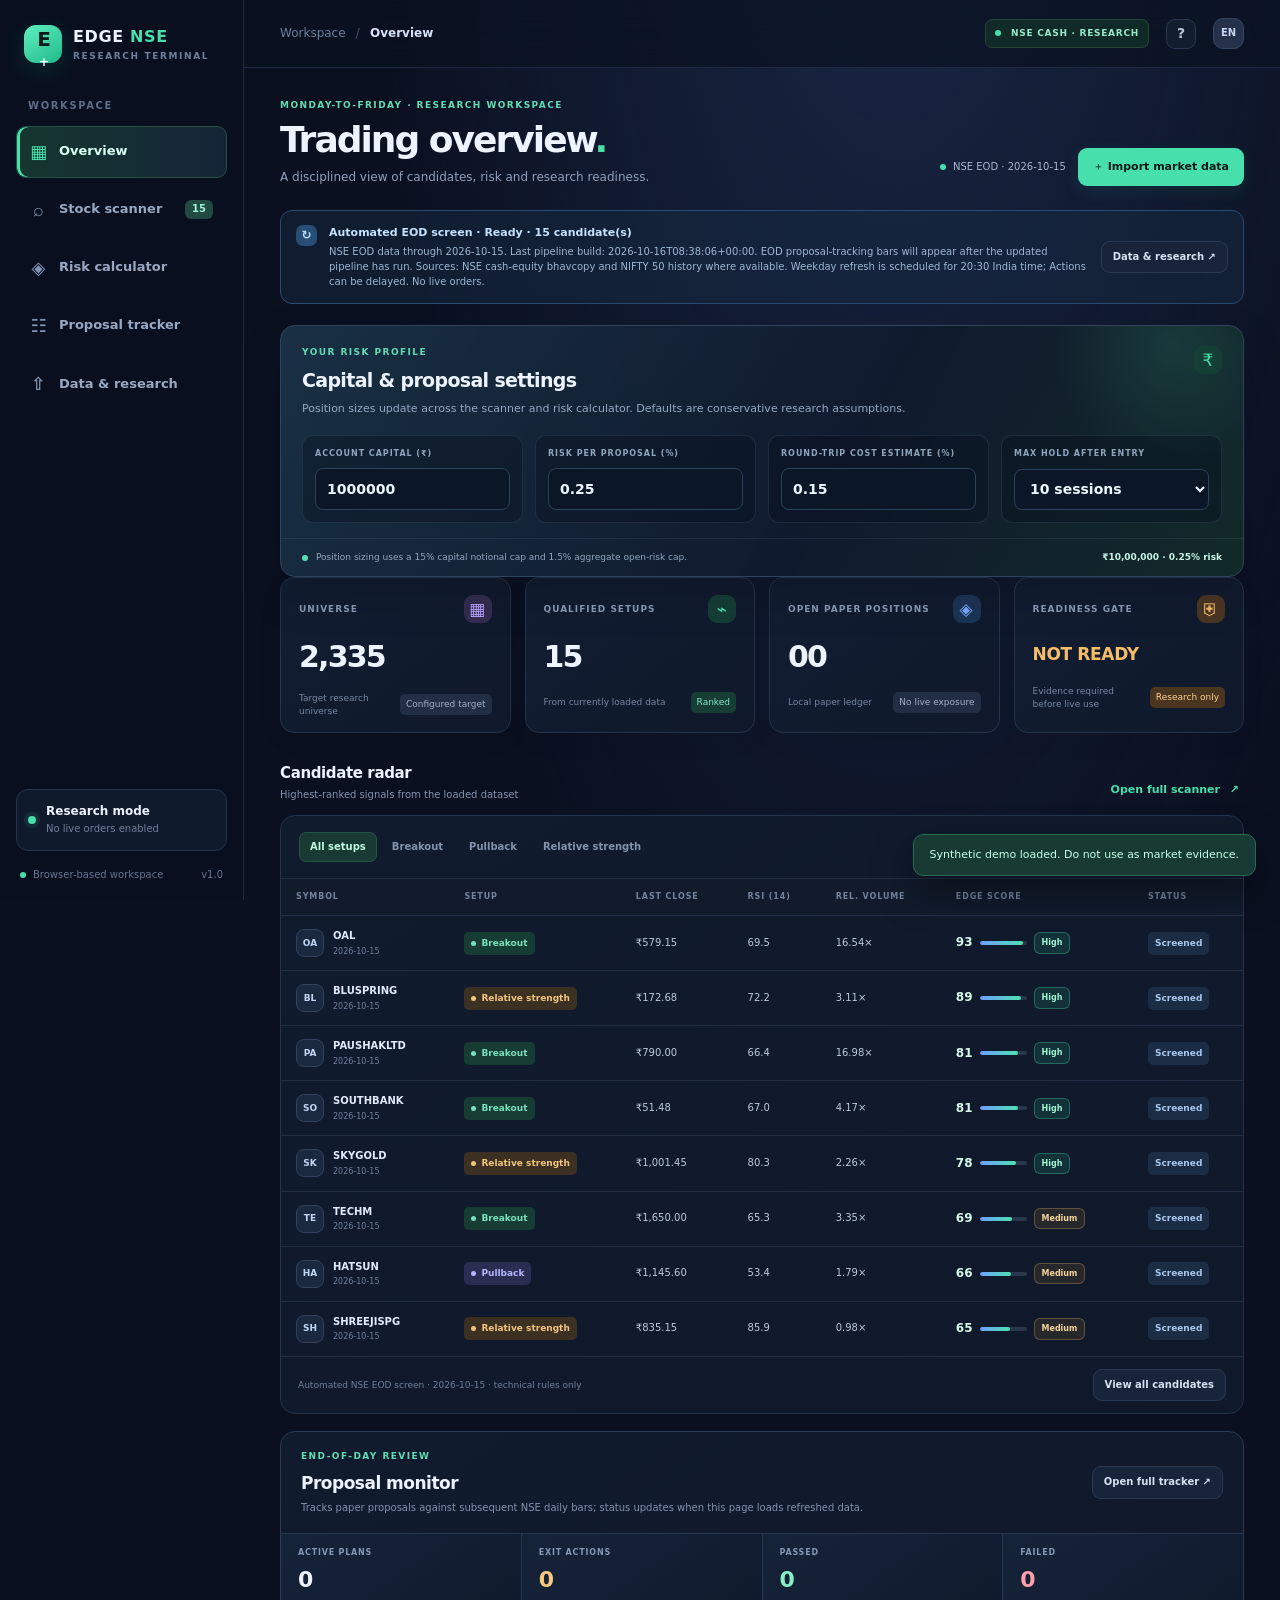
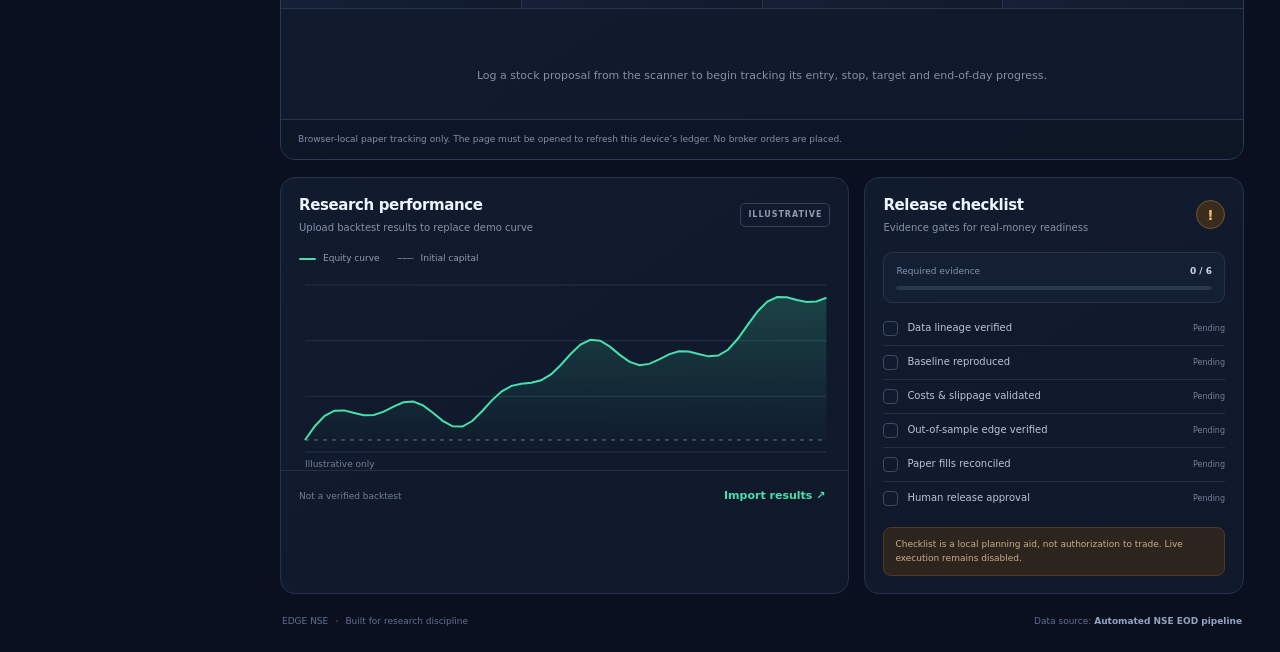
==== index.html @ 315f489c "Proposal tracker upgrade with EOD paper-trade reconciliation - Scanner proposal cards, settings prof" ====
<!doctype html>
<html lang="en">
<head>
  <meta charset="utf-8">
  <meta name="viewport" content="width=device-width,initial-scale=1">
  <meta name="theme-color" content="#0a1020">
  <meta name="description" content="EDGE NSE — research-first Indian cash-equity screening, swing-trade planning, CSV analysis and portfolio risk tools.">
  <title>EDGE NSE — Trading Research Terminal</title>
  <link rel="icon" href="assets/favicon.svg" type="image/svg+xml">
  <link rel="stylesheet" href="styles.css">
</head>
<body>
  <div class="app-shell">
    <aside class="sidebar" id="sidebar">
      <a class="brand" href="#" aria-label="EDGE NSE home">
        <span class="brand-mark">E<span>+</span></span>
        <span class="brand-copy"><strong>EDGE <em>NSE</em></strong><small>RESEARCH TERMINAL</small></span>
      </a>
      <div class="workspace-label">WORKSPACE</div>
      <nav class="nav-list" aria-label="Main navigation">
        <button class="nav-item active" data-view="overview"><span class="nav-icon">▦</span> Overview</button>
        <button class="nav-item" data-view="scanner"><span class="nav-icon">⌕</span> Stock scanner <span class="nav-count" id="scannerNavCount">0</span></button>
        <button class="nav-item" data-view="risk"><span class="nav-icon">◈</span> Risk calculator</button>
        <button class="nav-item" data-view="ledger"><span class="nav-icon">☷</span> Proposal tracker</button>
        <button class="nav-item" data-view="data"><span class="nav-icon">⇧</span> Data & research</button>
      </nav>
      <div class="sidebar-bottom">
        <div class="mode-card">
          <span class="mode-dot"></span>
          <div><strong>Research mode</strong><small>No live orders enabled</small></div>
        </div>
        <div class="side-footer"><span class="pulse-dot"></span> Browser-based workspace <span class="version">v1.0</span></div>
      </div>
    </aside>

    <main class="main-area">
      <header class="topbar">
        <div class="mobile-brand"><span class="brand-mark">E<span>+</span></span><strong>EDGE NSE</strong></div>
        <button class="mobile-menu" id="mobileMenu" aria-label="Toggle menu">☰</button>
        <div class="breadcrumb"><span>Workspace</span><b>/</b><strong id="pageCrumb">Overview</strong></div>
        <div class="topbar-right">
          <span class="market-pill"><i></i> NSE CASH · RESEARCH</span>
          <button class="icon-button" id="helpBtn" aria-label="Help">?</button>
          <div class="avatar">EN</div>
        </div>
      </header>

      <div class="content">
        <section class="view active" id="view-overview">
          <div class="page-heading">
            <div><div class="eyebrow">MONDAY-TO-FRIDAY · RESEARCH WORKSPACE</div><h1>Trading overview<span class="heading-period">.</span></h1><p class="subheading">A disciplined view of candidates, risk and research readiness.</p></div>
            <div class="heading-actions"><span class="data-status"><i></i><span id="dataStatusText">Demo dataset loaded</span></span><button class="button button-primary" data-go="data">＋ Import market data</button></div>
          </div>
          <div class="notice notice-info" id="autoPipelineNotice"><span class="notice-symbol">↻</span><div class="auto-pipeline-copy"><strong>Automated EOD screen · <span id="autoPipelineState">Waiting for first run</span></strong><p id="autoPipelineDetails">After you publish this repository, GitHub Actions downloads official NSE end-of-day bhavcopy files on weekdays, builds a rolling history, calculates indicators and publishes the latest qualifying setups. First run builds the historical lookback; allow it to complete.</p></div><button class="button button-small button-secondary" data-go="data">Data & research ↗</button></div>
          <div class="notice notice-warning" id="demoWarning"><span class="notice-symbol">!</span><div><strong id="demoWarningTitle">Research environment — not a live trading terminal</strong><p id="demoWarningText">Demo values are synthetic. They are not market data. No broker connection or order execution is active.</p></div><button class="notice-close" aria-label="Dismiss notice" id="dismissNotice">×</button></div>

          <section class="panel plan-settings-panel">
            <div class="panel-heading"><div><div class="eyebrow">YOUR RISK PROFILE</div><h2>Capital & proposal settings</h2><p>Position sizes update across the scanner and risk calculator. Defaults are conservative research assumptions.</p></div><span class="metric-icon green">₹</span></div>
            <div class="plan-settings-grid">
              <div class="input-field"><label>ACCOUNT CAPITAL (₹)</label><input type="number" min="1" step="10000" data-setting="capital" value="1000000" inputmode="decimal"></div>
              <div class="input-field"><label>RISK PER PROPOSAL (%)</label><input type="number" min="0.01" max="2" step="0.05" data-setting="riskPct" value="0.25" inputmode="decimal"></div>
              <div class="input-field"><label>ROUND-TRIP COST ESTIMATE (%)</label><input type="number" min="0" max="5" step="0.01" data-setting="costPct" value="0.15" inputmode="decimal"></div>
              <div class="input-field"><label>MAX HOLD AFTER ENTRY</label><select data-setting="maxHold"><option value="2">2 sessions</option><option value="5">5 sessions</option><option value="7">7 sessions</option><option value="10" selected>10 sessions</option></select></div>
            </div>
            <div class="settings-foot"><span><i class="pulse-dot"></i> Position sizing uses a 15% capital notional cap and 1.5% aggregate open-risk cap.</span><span id="profileSummary">₹10,00,000 · 0.25% risk</span></div>
          </section>

          <div class="metric-grid">
            <article class="metric-card"><div class="metric-top"><span>UNIVERSE</span><span class="metric-icon violet">▦</span></div><div class="metric-value" id="universeMetric">—</div><div class="metric-foot"><span class="metric-muted">Target research universe</span><span class="metric-tag neutral">Configured target</span></div></article>
            <article class="metric-card"><div class="metric-top"><span>QUALIFIED SETUPS</span><span class="metric-icon green">⌁</span></div><div class="metric-value" id="setupsMetric">08</div><div class="metric-foot"><span class="metric-muted">From currently loaded data</span><span class="metric-tag positive">Ranked</span></div></article>
            <article class="metric-card"><div class="metric-top"><span>OPEN PAPER POSITIONS</span><span class="metric-icon blue">◈</span></div><div class="metric-value" id="positionsMetric">00</div><div class="metric-foot"><span class="metric-muted">Local paper ledger</span><span class="metric-tag neutral">No live exposure</span></div></article>
            <article class="metric-card"><div class="metric-top"><span>READINESS GATE</span><span class="metric-icon amber">⛨</span></div><div class="metric-value status-value">NOT READY</div><div class="metric-foot"><span class="metric-muted">Evidence required before live use</span><span class="metric-tag warning">Research only</span></div></article>
          </div>

          <div class="section-row"><div><h2>Candidate radar</h2><p>Highest-ranked signals from the loaded dataset</p></div><button class="text-button" data-go="scanner">Open full scanner <span>↗</span></button></div>
          <div class="panel candidate-panel">
            <div class="panel-toolbar"><div class="tab-group" id="overviewTabs"><button class="tab active" data-filter="all">All setups</button><button class="tab" data-filter="breakout">Breakout</button><button class="tab" data-filter="pullback">Pullback</button><button class="tab" data-filter="relative_strength">Relative strength</button></div><span class="table-note" id="candidateCount">Showing candidates</span></div>
            <div class="table-wrap"><table><thead><tr><th>SYMBOL</th><th>SETUP</th><th>LAST CLOSE</th><th>RSI (14)</th><th>REL. VOLUME</th><th>EDGE SCORE</th><th>STATUS</th></tr></thead><tbody id="candidateTable"></tbody></table></div><div class="empty-state hidden" id="overviewEmpty">No candidates qualify on the latest available bar. With synthetic demo data, this is expected: the demo does not manufacture trade signals. Upload genuine, validated history to research real setups.</div>
            <div class="table-bottom"><span id="tableFootnote">Illustrative demo data · not a recommendation</span><button class="button button-small button-secondary" data-go="scanner">View all candidates</button></div>
          </div>

          <section class="panel monitor-panel overview-monitor">
            <div class="panel-toolbar"><div><div class="eyebrow">END-OF-DAY REVIEW</div><h2>Proposal monitor</h2><p>Tracks paper proposals against subsequent NSE daily bars; status updates when this page loads refreshed data.</p></div><button class="button button-small button-secondary" data-go="ledger">Open full tracker ↗</button></div>
            <div class="monitor-kpis"><div><span>ACTIVE PLANS</span><strong id="monitorActive">0</strong></div><div><span>EXIT ACTIONS</span><strong id="monitorExit">0</strong></div><div><span>PASSED</span><strong id="monitorPassed">0</strong></div><div><span>FAILED</span><strong id="monitorFailed">0</strong></div></div>
            <div id="overviewTrackerList" class="tracker-list"></div>
            <div class="empty-state" id="overviewTrackerEmpty">Log a stock proposal from the scanner to begin tracking its entry, stop, target and end-of-day progress.</div>
            <div class="monitor-footnote">Browser-local paper tracking only. The page must be opened to refresh this device’s ledger. No broker orders are placed.</div>
          </section>

          <div class="lower-grid">
            <section class="panel chart-panel"><div class="panel-heading"><div><h2>Research performance</h2><p>Upload backtest results to replace demo curve</p></div><span class="mini-label">ILLUSTRATIVE</span></div><div class="chart-legend"><span><i class="legend-line"></i> Equity curve</span><span><i class="legend-line dashed"></i> Initial capital</span></div><div class="chart-wrap"><canvas id="equityChart" aria-label="Illustrative equity curve" role="img"></canvas></div><div class="chart-foot"><span>Not a verified backtest</span><button class="text-button" data-go="data">Import results ↗</button></div></section>
            <section class="panel readiness-panel"><div class="panel-heading"><div><h2>Release checklist</h2><p>Evidence gates for real-money readiness</p></div><span class="readiness-ring">!</span></div><div class="readiness-progress"><div><span>Required evidence</span><strong id="gateCount">0 / 6</strong></div><div class="progress-track"><span id="gateProgress"></span></div></div><div class="checklist">
              <label><input type="checkbox" data-gate="data"><span class="check-box"></span><span>Data lineage verified</span><small>Pending</small></label>
              <label><input type="checkbox" data-gate="baseline"><span class="check-box"></span><span>Baseline reproduced</span><small>Pending</small></label>
              <label><input type="checkbox" data-gate="costs"><span class="check-box"></span><span>Costs & slippage validated</span><small>Pending</small></label>
              <label><input type="checkbox" data-gate="oos"><span class="check-box"></span><span>Out-of-sample edge verified</span><small>Pending</small></label>
              <label><input type="checkbox" data-gate="paper"><span class="check-box"></span><span>Paper fills reconciled</span><small>Pending</small></label>
              <label><input type="checkbox" data-gate="approval"><span class="check-box"></span><span>Human release approval</span><small>Pending</small></label>
            </div><div class="gate-warning">Checklist is a local planning aid, not authorization to trade. Live execution remains disabled.</div></section>
          </div>
          <footer class="page-footer"><span>EDGE NSE <b>·</b> Built for research discipline</span><span>Data source: <strong id="sourceFooter">Synthetic demo data</strong></span></footer>
        </section>

        <section class="view" id="view-scanner">
          <div class="page-heading"><div><div class="eyebrow">DISCOVERY ENGINE · NSE CASH</div><h1>Stock opportunities<span class="heading-period">.</span></h1><p class="subheading">Rank today’s setups, convert them into structured trade proposals and track each one through the end-of-day close.</p></div><div class="heading-actions"><button class="button button-secondary" id="exportSignals">↓ Export shortlist</button><button class="button button-primary" data-go="ledger">◷ Proposal tracker</button></div></div>
          <section class="panel scanner-profile">
            <div class="scanner-profile-title"><div><div class="eyebrow">POSITION SIZING PROFILE</div><h2>Build proposals from your capital</h2><p>Change these values to recalculate quantity, exposure, stop distance and estimated cost for every screened stock.</p></div><span class="capital-badge" id="scannerCapitalBadge">₹10,00,000</span></div>
            <div class="scanner-profile-grid">
              <div class="input-field"><label>CAPITAL (₹)</label><input type="number" min="1" step="10000" data-setting="capital" value="1000000"></div>
              <div class="input-field"><label>RISK PER TRADE (%)</label><input type="number" min="0.01" max="2" step="0.05" data-setting="riskPct" value="0.25"></div>
              <div class="input-field"><label>ROUND-TRIP COST (%)</label><input type="number" min="0" max="5" step="0.01" data-setting="costPct" value="0.15"></div>
              <div class="input-field"><label>MAX HOLD</label><select data-setting="maxHold"><option value="2">2 sessions</option><option value="5">5 sessions</option><option value="7">7 sessions</option><option value="10" selected>10 sessions</option></select></div>
            </div>
            <div class="settings-foot"><span>Proposal entry trigger: next sessions above signal close. Not an instruction to place a live order.</span><span id="scannerRiskBudget">₹2,500 risk budget</span></div>
          </section>
          <div class="filter-panel panel"><div class="filter-field"><label for="strategyFilter">STRATEGY</label><select id="strategyFilter"><option value="all">All strategies</option><option value="breakout">Breakout momentum</option><option value="pullback">Trend pullback</option><option value="relative_strength">Relative strength</option></select></div><div class="filter-field"><label for="minScore">MINIMUM SETUP SCORE</label><select id="minScore"><option value="0">All tiers</option><option value="50">Medium+</option><option value="70">High only</option></select></div><div class="filter-field"><label for="sortSignals">SORT BY</label><select id="sortSignals"><option value="score">Setup score</option><option value="volume">Relative volume</option><option value="rsi">RSI</option><option value="symbol">Symbol A–Z</option></select></div><button class="button button-primary filter-apply" id="applyFilters">Apply filters ↗</button></div>
          <div class="scanner-summary"><div><span class="summary-label">QUALIFYING STOCKS</span><strong id="scanMatches">—</strong></div><div><span class="summary-label">DATA AS OF</span><strong id="scanAsOf">—</strong></div><div><span class="summary-label">PROPOSAL WINDOW</span><strong>3 entry sessions</strong></div><div><span class="summary-label">HOLDING LIMIT</span><strong id="scanHoldPeriod">Up to 10 sessions</strong></div></div>
          <div class="quality-legend"><span class="quality-high">High · 70–100</span><span class="quality-medium">Medium · 50–69</span><span class="quality-low">Low · 0–49</span><small>Quality tier is a rules-based score—not a probability of profit.</small></div>
          <div id="proposalGrid" class="proposal-grid"></div>
          <div class="empty-state hidden" id="scannerEmpty">No candidates meet the selected filters.</div>
          <div class="disclaimer-line">Proposal assumptions: entry trigger is a paper stop-entry above the signal close; initial stop uses the published ATR-based stop estimate; target 1 is 1R and target 2 is 2R; entry validity is three sessions, with a selected maximum holding period. Daily OHLC cannot reproduce intraday fill order, so ambiguous same-session stop/target touches are handled conservatively.</div>
        </section>

        <section class="view" id="view-risk">
          <div class="page-heading"><div><div class="eyebrow">PORTFOLIO GUARDRAILS</div><h1>Risk calculator<span class="heading-period">.</span></h1><p class="subheading">Calculate position size from planned risk, stop distance and capital limits.</p></div></div>
          <div class="risk-layout"><section class="panel calculator-panel"><div class="panel-heading"><div><h2>Position sizing</h2><p>Cash-equity planning calculator</p></div><span class="mini-label">NO LEVERAGE</span></div><div class="form-grid"><div class="input-field"><label for="capitalInput">ACCOUNT EQUITY (₹)</label><input id="capitalInput" type="number" min="1" value="1000000"></div><div class="input-field"><label for="riskInput">RISK PER TRADE (%)</label><input id="riskInput" type="number" min="0.01" max="2" step="0.05" value="0.25"></div><div class="input-field"><label for="entryInput">PLANNED ENTRY (₹)</label><input id="entryInput" type="number" min="0.01" step="0.05" value="500"></div><div class="input-field"><label for="stopInput">STOP-LOSS (₹)</label><input id="stopInput" type="number" min="0.01" step="0.05" value="480"></div><div class="input-field"><label for="targetInput">TARGET (₹) · OPTIONAL</label><input id="targetInput" type="number" min="0" step="0.05" value="540"></div><div class="input-field"><label for="costInput">EST. TOTAL COST (%)</label><input id="costInput" type="number" min="0" step="0.01" value="0.15"></div></div><button class="button button-primary calculate-button" id="calculateRisk">Calculate position size ↗</button><p class="small-note">Costs are an estimate. Replace with your broker-specific charges and slippage. Gap losses can exceed the planned stop risk.</p></section>
          <section class="panel result-panel"><div class="panel-heading"><div><h2>Trade plan</h2><p>Calculated from your inputs</p></div><span class="metric-icon green">◈</span></div><div class="risk-result"><span>PLANNED RISK BUDGET</span><strong id="riskBudget">₹2,500</strong><small id="riskPercentLabel">0.25% of equity</small></div><div class="result-list"><div><span>Risk per share</span><strong id="riskPerShare">₹20.00</strong></div><div><span>Suggested quantity</span><strong id="riskQty">125 shares</strong></div><div><span>Position value</span><strong id="positionValue">₹62,500</strong></div><div><span>Estimated round-trip costs</span><strong id="estimatedCosts">₹93.75</strong></div><div><span>Target reward / risk</span><strong id="rrRatio">2.00×</strong></div><div><span>Approx. net loss at stop</span><strong class="negative" id="netStopLoss">−₹2,594</strong></div></div><div class="result-alert" id="riskAlert">Position size is an estimate. Confirm exposure, liquidity and gaps before considering a trade.</div><button class="button button-secondary full-width" id="saveRiskPlan">＋ Save to paper ledger</button></section></div>
          <section class="panel guardrail-panel"><div class="panel-heading"><div><h2>Default guardrails</h2><p>Starting research assumptions — not guarantees of safety</p></div></div><div class="guardrail-grid"><div><span>Risk per trade</span><strong>0.25%</strong><small>Of account equity</small></div><div><span>Aggregate open risk</span><strong>1.5%</strong><small>Initial research cap</small></div><div><span>Max positions</span><strong>5</strong><small>Correlation still matters</small></div><div><span>Holding period</span><strong>2–10 days</strong><small>Intraday tracked separately</small></div></div></section>
        </section>

        <section class="view" id="view-ledger">
          <div class="page-heading"><div><div class="eyebrow">END-OF-DAY ACCOUNTABILITY</div><h1>Proposal tracker<span class="heading-period">.</span></h1><p class="subheading">Compare each paper proposal with the actual daily path, mark exit conditions and record whether the original plan passed or failed.</p></div><div class="heading-actions"><button class="button button-secondary" id="refreshEod">↻ Refresh EOD</button><button class="button button-secondary" id="exportLedger">↓ Export tracker</button><button class="button button-primary" data-go="scanner">＋ New proposal</button></div></div>
          <div class="notice notice-info"><span class="notice-symbol">↻</span><div><strong>Daily review rules</strong><p>Proposal entry is valid for three market sessions. Once filled on the daily OHLC range, stop-loss, two profit targets, EMA20 thesis failure and max holding sessions are tracked. If stop and target are both touched on one daily bar, stop is assumed first. Tracking is local to this browser and updates when the page loads refreshed EOD data.</p></div></div>
          <div class="metric-grid ledger-metrics"><article class="metric-card"><div class="metric-top"><span>ACTIVE PROPOSALS</span><span class="metric-icon blue">◷</span></div><div class="metric-value" id="ledgerOpen">0</div><div class="metric-foot"><span class="metric-muted">Pending entry or open paper trade</span></div></article><article class="metric-card"><div class="metric-top"><span>EXIT ACTIONS</span><span class="metric-icon amber">⚑</span></div><div class="metric-value" id="ledgerExitActions">0</div><div class="metric-foot"><span class="metric-muted">Stop, target, thesis or time condition</span></div></article><article class="metric-card"><div class="metric-top"><span>PASSED</span><span class="metric-icon green">✓</span></div><div class="metric-value" id="ledgerPassed">0</div><div class="metric-foot"><span class="metric-muted">Target 2 reached before stop</span></div></article><article class="metric-card"><div class="metric-top"><span>FAILED</span><span class="metric-icon amber">×</span></div><div class="metric-value" id="ledgerFailed">0</div><div class="metric-foot"><span class="metric-muted">Stop or thesis invalidation first</span></div></article></div>
          <section class="panel tracker-panel"><div class="panel-toolbar"><div><h2>Tracked proposals</h2><p id="trackerUpdatedText">Latest EOD close and status will appear here.</p></div><button class="button button-small button-secondary" id="clearLedger">Clear local tracker</button></div><div id="ledgerCards" class="tracker-list"></div><div class="empty-state" id="ledgerEmpty">No paper proposals yet. Open the stock scanner and choose “Create proposal & track” on a candidate.</div></section>
          <div class="monitor-footnote tracker-notice">PASS = target 2 reached before stop within the holding window. FAIL = stop or two consecutive EOD closes below EMA20. TIME EXIT = max holding period reached without target 2. EXPIRED = entry trigger never activated in three sessions. These classifications evaluate the proposal rules, not guaranteed real-world fills.</div>
        </section>

        <section class="view" id="view-data">
          <div class="page-heading"><div><div class="eyebrow">DATA FOUNDATION</div><h1>Data & research<span class="heading-period">.</span></h1><p class="subheading">Load historical bars and inspect data quality before running the browser screener.</p></div></div>
          <div class="upload-grid"><section class="panel upload-panel"><div class="panel-heading"><div><h2>Import historical OHLCV</h2><p>Select one combined CSV or multiple daily bhavcopy files</p></div><span class="metric-icon violet">⇧</span></div><label class="dropzone" for="csvUpload" id="dropzone"><span class="upload-icon">↑</span><strong>Choose one or more CSV files</strong><span>or drag and drop multiple daily files here</span><small>Files are merged in the browser; each symbol/date must be unique</small><input id="csvUpload" type="file" accept=".csv,text/csv" multiple></label><div class="upload-actions"><button class="button button-primary" id="loadDemo">Load synthetic demo</button><button class="button button-secondary" id="downloadTemplate">↓ Download CSV template</button></div><div class="small-note">The importer recognizes standard OHLCV CSVs and common NSE old/new bhavcopy columns. If a Series column exists, only EQ rows are imported. Comma-grouped numeric cells must be quoted by the CSV, e.g. &quot;1,50,000&quot;. Prefer YYYY-MM-DD or DD-MMM-YYYY; ambiguous slash and numeric dash dates are rejected. Large close-to-close moves trigger a corporate-action/data warning but are not adjusted. Demo prices are synthetic and never evidence of profitability.</div><div class="validation-list upload-feedback hidden" id="uploadFeedback" role="alert" aria-live="polite"></div></section>
          <section class="panel data-status-panel"><div class="panel-heading"><div><h2>Data health</h2><p>Structural checks only</p></div><span class="mini-label" id="dataHealthBadge">DEMO</span></div><div class="data-kpis"><div><span>Rows loaded</span><strong id="dataRows">1,280</strong></div><div><span>Symbols</span><strong id="dataSymbols">4</strong></div><div><span>Start date</span><strong id="dataStart">2023-01-02</strong></div><div><span>End date</span><strong id="dataEnd">2024-03-22</strong></div></div><div class="validation-list" id="validationList"><div class="validation-item"><span class="validation-icon">!</span><span>Source authenticity not verified</span><small>Warning</small></div><div class="validation-item"><span class="validation-icon">!</span><span>Corporate-action adjustments unknown</span><small>Warning</small></div><div class="validation-item"><span class="validation-icon">!</span><span>Point-in-time universe unknown</span><small>Warning</small></div></div></section></div>
          <section class="panel research-panel"><div class="panel-heading"><div><h2>Research protocol</h2><p>Required before interpreting any results</p></div><span class="mini-label">VALIDATION</span></div><div class="protocol-grid"><div><span class="protocol-num">01</span><h3>Reproduce control</h3><p>Reproduce the existing EDGE strategy and preserve its exact universe and assumptions.</p></div><div><span class="protocol-num">02</span><h3>Walk-forward test</h3><p>Use chronological splits and keep a final holdout untouched until rules are frozen.</p></div><div><span class="protocol-num">03</span><h3>Model real costs</h3><p>Include taxes, charges, spread, slippage, gaps and plausible fills.</p></div><div><span class="protocol-num">04</span><h3>Paper-trade</h3><p>Reconcile timestamped signals and simulated fills with executable prices.</p></div></div><div class="gate-warning">This static website does not reproduce the Python backtest engine. Use the separate Python project for full research simulations.</div></section>
          <footer class="page-footer"><span>EDGE NSE <b>·</b> Data-first research</span><span>All imported files are processed in your browser.</span></footer>
        </section>
      </div>
    </main>
  </div>
  <div class="toast" id="toast" role="status" aria-live="polite"></div>
  <dialog id="helpDialog"><div class="dialog-head"><div><span class="eyebrow">QUICK GUIDE</span><h2>Using EDGE NSE</h2></div><button class="icon-button" id="closeHelp" aria-label="Close">×</button></div><p>1. Load historical OHLCV data from a licensed source.</p><p>2. Review structural validation warnings and scan candidate setups.</p><p>3. Use the risk calculator to plan a trade, then log it as paper-only.</p><p>4. Validate strategy performance in the separate Python backtesting project.</p><div class="notice notice-warning"><span class="notice-symbol">!</span><div><strong>No live data or order execution</strong><p>Scores are heuristic. No recommendation or profit guarantee is made.</p></div></div><button class="button button-primary full-width" id="closeHelpBottom">Got it</button></dialog>
  <script src="app.js"></script>
</body>
</html>
---- styles.css ----
:root{--bg:#0a1020;--sidebar:#0c1325;--surface:#101a2e;--surface2:#141f35;--surface3:#182640;--border:#25334c;--text:#edf3ff;--muted:#91a0ba;--muted2:#6f7f9b;--green:#47e0ac;--green2:#1fa87e;--blue:#7aa7ff;--violet:#b7a2ff;--amber:#f5bd68;--red:#ff7e8d;--radius:16px;font-family:Inter,ui-sans-serif,system-ui,-apple-system,BlinkMacSystemFont,"Segoe UI",sans-serif;color:var(--text);background:var(--bg);font-synthesis:none;text-rendering:optimizeLegibility}*{box-sizing:border-box}body{margin:0;background:radial-gradient(ellipse at 70% -20%,#1c2a4b 0,transparent 43%),var(--bg);font-size:14px;line-height:1.45}button,input,select{font:inherit}button{cursor:pointer}button:focus-visible,input:focus-visible,select:focus-visible{outline:2px solid var(--green);outline-offset:2px}.app-shell{min-height:100vh}.sidebar{width:244px;position:fixed;inset:0 auto 0 0;background:rgba(10,16,31,.97);border-right:1px solid #202b42;padding:25px 16px 18px;display:flex;flex-direction:column;z-index:20}.brand{display:flex;gap:11px;align-items:center;text-decoration:none;color:inherit;padding:0 8px 36px}.brand-mark{width:38px;height:38px;display:grid;place-items:center;border-radius:12px;background:linear-gradient(145deg,#61f0bf,#20b98a);color:#071a1c;font-size:20px;font-weight:900;letter-spacing:-2px;box-shadow:0 6px 25px #1fbf8b2b}.brand-mark span{color:#fff;font-size:12px;vertical-align:top}.brand-copy{display:flex;flex-direction:column;gap:1px}.brand-copy strong{font-size:16px;letter-spacing:.04em}.brand-copy em{font-style:normal;color:var(--green)}.brand-copy small{font-size:9px;letter-spacing:.18em;color:var(--muted2);font-weight:700}.workspace-label{font-size:10px;font-weight:800;letter-spacing:.16em;color:#5e6d88;padding:0 12px 12px}.nav-list{display:grid;gap:6px}.nav-item{display:flex;align-items:center;gap:12px;width:100%;border:1px solid transparent;border-radius:10px;background:transparent;color:#99a8c2;text-align:left;padding:12px 13px;font-size:13px;font-weight:600;transition:.18s}.nav-item:hover{background:#131f34;color:#e7efff}.nav-item.active{background:linear-gradient(90deg,#15362f,#152538);border-color:#245144;color:#dcfff4;box-shadow:inset 3px 0 var(--green)}.nav-icon{width:17px;text-align:center;font-size:18px;color:#8294b1}.nav-item.active .nav-icon{color:var(--green)}.nav-count{margin-left:auto;font-size:10px;color:#9cf2d4;background:#214b40;padding:2px 7px;border-radius:6px}.sidebar-bottom{margin-top:auto}.mode-card{display:flex;gap:10px;align-items:center;padding:13px 11px;border:1px solid #27354e;border-radius:12px;background:#101a2d}.mode-dot,.pulse-dot{width:8px;height:8px;border-radius:50%;background:var(--green);box-shadow:0 0 0 4px #47e0ac16;flex-shrink:0}.mode-card div{display:grid;gap:2px}.mode-card strong{font-size:12px}.mode-card small{font-size:10px;color:var(--muted2)}.side-footer{display:flex;align-items:center;gap:7px;padding:17px 4px 0;color:#65758f;font-size:10px}.pulse-dot{width:6px;height:6px;box-shadow:none}.version{margin-left:auto;color:#667791}.main-area{margin-left:244px;min-height:100vh}.topbar{height:68px;border-bottom:1px solid #1e2a42;display:flex;align-items:center;justify-content:space-between;padding:0 36px;background:#0b1222b8;backdrop-filter:blur(18px);position:sticky;top:0;z-index:10}.breadcrumb{display:flex;align-items:center;gap:10px;font-size:12px;color:#6f809c}.breadcrumb b{color:#384660}.breadcrumb strong{color:#d9e4f6;font-weight:600}.topbar-right{display:flex;align-items:center;gap:17px}.market-pill{font-size:9px;font-weight:800;letter-spacing:.08em;border:1px solid #264638;border-radius:7px;padding:7px 9px;color:#9ae8c9;background:#102b27}.market-pill i{display:inline-block;width:6px;height:6px;background:var(--green);border-radius:50%;margin-right:6px}.icon-button{width:30px;height:30px;border:1px solid #2a3852;border-radius:9px;background:#131d30;color:#b8c5d9;display:grid;place-items:center;font-weight:700}.avatar{width:31px;height:31px;display:grid;place-items:center;border-radius:10px;background:#25314a;color:#c4d5f6;font-size:10px;font-weight:800;border:1px solid #364762}.mobile-brand,.mobile-menu{display:none}.content{padding:31px 36px 24px;max-width:1600px;margin:auto}.view{display:none;animation:fadeUp .24s ease}.view.active{display:block}@keyframes fadeUp{from{opacity:.5;transform:translateY(4px)}to{opacity:1;transform:none}}.page-heading{display:flex;justify-content:space-between;align-items:flex-end;gap:20px;margin-bottom:24px}.eyebrow{font-size:9px;font-weight:800;letter-spacing:.18em;color:var(--green);margin-bottom:8px}.page-heading h1{margin:0;font-size:clamp(27px,3vw,36px);letter-spacing:-.055em;line-height:1.1;font-weight:750}.heading-period{color:var(--green)}.subheading{margin:9px 0 0;color:var(--muted);font-size:12px}.heading-actions{display:flex;align-items:center;gap:12px;flex-wrap:wrap}.data-status{font-size:10px;color:#a9b8ce;display:flex;align-items:center;gap:7px}.data-status i{width:6px;height:6px;border-radius:50%;background:var(--green)}.button{border:1px solid transparent;border-radius:9px;padding:10px 14px;font-size:11px;font-weight:750;transition:transform .16s,filter .16s;display:inline-flex;align-items:center;justify-content:center;gap:7px;white-space:nowrap}.button:hover{filter:brightness(1.08);transform:translateY(-1px)}.button-primary{background:var(--green);color:#071a18;box-shadow:0 5px 18px #2dd49b19}.button-secondary{background:#17243a;color:#d6e1f2;border-color:#2b3a54}.button-small{padding:8px 11px;font-size:10px}.text-button{border:0;background:transparent;color:var(--green);font-size:11px;font-weight:700;padding:5px}.text-button span{margin-left:6px}.notice{display:flex;align-items:flex-start;gap:12px;border-radius:12px;padding:14px 15px;margin-bottom:23px}.notice-warning{background:#35271980;border:1px solid #76512d88}.notice-info{background:#172b4380;border:1px solid #2c4b70;margin-bottom:21px}.notice-symbol{display:grid;place-items:center;width:21px;height:21px;flex-shrink:0;border-radius:7px;background:#7a4f26;color:#ffd8a1;font-size:12px;font-weight:900}.notice-info .notice-symbol{background:#284e75;color:#b9ddff}.notice strong{font-size:11px;display:block;color:#f8d7aa}.notice-info strong{color:#c5e4ff}.notice p{margin:3px 0 0;color:#c2ad93;font-size:10px;line-height:1.5}.notice-info p{color:#9db7d3}.notice-close{margin-left:auto;border:0;background:transparent;color:#b79a7b;font-size:19px;padding:0 4px}.metric-grid{display:grid;grid-template-columns:repeat(4,minmax(0,1fr));gap:14px;margin-bottom:30px}.metric-card{background:linear-gradient(140deg,#111d32,#10192b);border:1px solid #25334b;border-radius:14px;padding:17px 18px 14px;min-width:0;box-shadow:0 8px 28px #0000000b}.metric-top{display:flex;align-items:center;justify-content:space-between;color:#8b9bb7;font-size:9px;letter-spacing:.11em;font-weight:800}.metric-icon{width:28px;height:28px;border-radius:9px;display:grid;place-items:center;font-size:17px;background:#24304a}.metric-icon.violet{color:var(--violet);background:#332d50}.metric-icon.green{color:var(--green);background:#153e36}.metric-icon.blue{color:var(--blue);background:#1c3555}.metric-icon.amber{color:var(--amber);background:#4b3625}.metric-value{font-size:30px;font-weight:750;letter-spacing:-.06em;margin:12px 0 13px;font-variant-numeric:tabular-nums}.status-value{font-size:17px;letter-spacing:-.02em;color:var(--amber);padding:7px 0 5px}.metric-foot{display:flex;justify-content:space-between;align-items:center;gap:6px}.metric-muted{font-size:9px;color:#7787a2}.metric-tag{font-size:9px;padding:4px 6px;border-radius:5px;white-space:nowrap}.metric-tag.neutral{color:#a2b0c6;background:#222e43}.metric-tag.positive{color:#85e6c4;background:#163e35}.metric-tag.warning{color:#ffd091;background:#493520}.section-row{display:flex;align-items:flex-end;justify-content:space-between;margin-bottom:12px}.section-row h2,.panel-heading h2,.panel-toolbar h2{font-size:15px;letter-spacing:-.025em;margin:0;font-weight:700}.section-row p,.panel-heading p,.panel-toolbar p{font-size:10px;color:#8393ae;margin:4px 0 0}.panel{background:linear-gradient(145deg,#111b2e,#0f192a);border:1px solid #25334b;border-radius:15px;overflow:hidden;min-width:0}.panel-toolbar{display:flex;align-items:center;justify-content:space-between;gap:12px;padding:16px 18px;border-bottom:1px solid #253047}.tab-group{display:flex;align-items:center;gap:4px;flex-wrap:wrap}.tab{border:1px solid transparent;background:transparent;color:#8393ac;padding:7px 10px;border-radius:7px;font-size:10px;font-weight:700}.tab.active{color:#bdf9e1;background:#183a32;border-color:#275446}.table-note{font-size:9px;color:#73839e;white-space:nowrap}.table-wrap{overflow-x:auto;width:100%}table{width:100%;border-collapse:collapse;white-space:nowrap;text-align:left}thead{background:#111b2c}th{padding:12px 15px;font-size:8px;font-weight:800;letter-spacing:.11em;color:#73839d;border-bottom:1px solid #253149}td{padding:13px 15px;border-bottom:1px solid #202d42;font-size:10px;color:#bdc9dc}tbody tr:last-child td{border-bottom:0}tbody tr:hover{background:#18253a80}.symbol-cell{display:flex;align-items:center;gap:9px;font-weight:750;color:#e1eafa}.symbol-avatar{width:28px;height:28px;display:grid;place-items:center;border:1px solid #33415a;border-radius:8px;background:#1b2940;color:#c2d5f4;font-size:9px;font-weight:800}.symbol-sub{display:block;font-size:8px;color:#71829d;font-weight:500;margin-top:2px}.setup-pill,.state-pill{display:inline-flex;align-items:center;gap:5px;border-radius:5px;padding:5px 7px;font-size:9px;font-weight:700}.setup-pill:before{content:"";width:5px;height:5px;border-radius:50%;background:currentColor}.setup-breakout{background:#163c34;color:#79e1bb}.setup-pullback{background:#282d51;color:#b5b6ff}.setup-relative_strength{background:#3b3021;color:#f2c47e}.state-pill{background:#1b2d45;color:#a9c6ee}.score-cell{display:flex;align-items:center;gap:8px}.score-bar{width:46px;height:4px;border-radius:8px;background:#27364d;overflow:hidden}.score-bar span{display:block;height:100%;background:var(--green);border-radius:8px}.score-number{color:#d7f8e9;font-weight:800;font-variant-numeric:tabular-nums}.table-bottom{display:flex;justify-content:space-between;align-items:center;padding:12px 17px;border-top:1px solid #253047;color:#6f809b;font-size:9px}.lower-grid{display:grid;grid-template-columns:minmax(0,1.35fr) minmax(320px,.9fr);gap:15px;margin-top:17px}.panel-heading{padding:17px 18px 0;display:flex;align-items:center;justify-content:space-between;gap:10px}.mini-label{font-size:8px;letter-spacing:.12em;font-weight:800;color:#8c9bb3;border:1px solid #34415a;padding:5px 7px;border-radius:5px}.chart-legend{display:flex;gap:17px;padding:17px 18px 0;color:#8d9db6;font-size:9px}.chart-legend span{display:flex;align-items:center;gap:7px}.legend-line{display:inline-block;width:17px;height:2px;background:var(--green);border-radius:2px}.legend-line.dashed{height:0;border-top:1px dashed #64758f;background:none}.chart-wrap{height:205px;padding:10px 14px 0}.chart-wrap canvas{width:100%;height:100%}.chart-foot{display:flex;justify-content:space-between;align-items:center;padding:12px 18px;border-top:1px solid #253047;color:#6f809b;font-size:9px}.readiness-ring{display:grid;place-items:center;width:29px;height:29px;border:1px solid #76542f;background:#3a2c1c;color:var(--amber);border-radius:50%;font-weight:900}.readiness-progress{margin:17px 18px 9px;padding:12px;background:#131f32;border:1px solid #26344a;border-radius:9px}.readiness-progress>div:first-child{display:flex;justify-content:space-between;font-size:9px;color:#8293ae;margin-bottom:8px}.readiness-progress strong{color:#cbd8eb}.progress-track{height:4px;background:#29374d;border-radius:5px;overflow:hidden}.progress-track span{display:block;height:100%;width:0;background:var(--green);transition:width .2s}.checklist{padding:0 18px}.checklist label{display:flex;align-items:center;gap:9px;padding:9px 0;border-bottom:1px solid #222e42;font-size:10px;color:#b8c5d8;cursor:pointer}.checklist label:last-child{border-bottom:0}.checklist input{position:absolute;opacity:0;pointer-events:none}.check-box{width:15px;height:15px;border:1px solid #3b4b64;border-radius:4px;display:grid;place-items:center;flex-shrink:0}.checklist input:checked+.check-box{background:#2ac18e;border-color:#2ac18e}.checklist input:checked+.check-box:after{content:"✓";font-size:10px;color:#082119;font-weight:900}.checklist input:checked~span:nth-of-type(2){color:#d7e5f4}.checklist small{margin-left:auto;font-size:8px;color:#71829b}.checklist input:checked~small{color:var(--green)}.gate-warning{margin:12px 18px 17px;padding:10px 11px;border-radius:8px;background:#2d251d;border:1px solid #4c3a27;color:#c9ad88;font-size:9px;line-height:1.5}.page-footer{display:flex;justify-content:space-between;gap:10px;color:#61718c;font-size:9px;padding:21px 2px 0}.page-footer b{color:#34455e;margin:0 4px}.page-footer strong{color:#93a4be;font-weight:600}.filter-panel{display:flex;gap:14px;align-items:flex-end;padding:17px;margin-bottom:15px}.filter-field{display:grid;gap:7px;flex:1;min-width:0}.filter-field label,.input-field label{font-size:8px;letter-spacing:.1em;font-weight:800;color:#8494af}.filter-field select,.input-field input{width:100%;min-width:0;background:#0c1525;border:1px solid #2a3851;border-radius:8px;color:#dbe5f4;padding:10px;font-size:10px}.filter-apply{height:36px}.scanner-summary{display:grid;grid-template-columns:repeat(4,1fr);gap:1px;background:#28364c;border:1px solid #28364c;border-radius:12px;overflow:hidden;margin-bottom:17px}.scanner-summary>div{background:#111b2e;padding:13px 15px;display:grid;gap:5px}.summary-label{font-size:8px;letter-spacing:.1em;color:#7586a1;font-weight:800}.scanner-summary strong{font-size:13px;color:#d9e5f5}.scanner-summary .not-ready-text{color:var(--amber)}.panel-toolbar>div h2{margin:0}.panel-toolbar>div p{margin-top:4px}.action-link{background:transparent;border:1px solid #32445f;color:#a9e9d0;border-radius:6px;padding:5px 7px;font-size:9px;font-weight:700}.empty-state{padding:35px;text-align:center;color:#8091ac;font-size:11px}.hidden{display:none!important}.disclaimer-line{font-size:9px;color:#7787a1;padding:13px 2px}.risk-layout{display:grid;grid-template-columns:minmax(0,1.2fr) minmax(300px,.8fr);gap:16px;align-items:start}.calculator-panel,.result-panel{padding-bottom:18px}.form-grid{display:grid;grid-template-columns:1fr 1fr;gap:15px;padding:19px 18px}.input-field{display:grid;gap:7px}.input-field input{font-size:12px;padding:11px}.calculate-button{margin:0 18px}.small-note{font-size:9px;color:#7788a3;line-height:1.6;margin:12px 18px 0}.risk-result{margin:18px;padding:16px;background:linear-gradient(120deg,#12392f,#132a30);border:1px solid #28574b;border-radius:11px;display:grid;gap:4px}.risk-result span{font-size:8px;letter-spacing:.12em;color:#a1c6bb;font-weight:800}.risk-result strong{font-size:28px;letter-spacing:-.05em;color:#a5f2d4}.risk-result small{color:#85b4a5;font-size:10px}.result-list{padding:0 18px}.result-list>div{display:flex;justify-content:space-between;gap:10px;padding:10px 0;border-bottom:1px solid #243147;font-size:10px}.result-list span{color:#8494ae}.result-list strong{font-variant-numeric:tabular-nums;text-align:right}.negative{color:var(--red)}.result-alert{margin:14px 18px;padding:10px;background:#2d251d;border:1px solid #4c3a27;border-radius:8px;color:#cdb28d;font-size:9px;line-height:1.5}.full-width{width:calc(100% - 36px);margin:0 18px}.guardrail-panel{margin-top:16px;padding-bottom:18px}.guardrail-grid{display:grid;grid-template-columns:repeat(4,1fr);gap:10px;padding:17px 18px 0}.guardrail-grid>div{display:grid;gap:5px;padding:13px;background:#131f32;border:1px solid #25344b;border-radius:10px}.guardrail-grid span{font-size:9px;color:#8b9bb4}.guardrail-grid strong{font-size:20px;letter-spacing:-.04em}.guardrail-grid small{font-size:9px;color:#71829c}.ledger-metrics{margin-top:2px}.upload-grid{display:grid;grid-template-columns:1fr 1fr;gap:16px}.upload-panel,.data-status-panel,.research-panel{padding-bottom:18px}.dropzone{margin:18px;min-height:205px;border:1px dashed #3b506b;background:#0d1728;border-radius:12px;display:flex;align-items:center;justify-content:center;flex-direction:column;gap:7px;cursor:pointer;transition:.2s;text-align:center}.dropzone:hover,.dropzone.dragover{border-color:var(--green);background:#112a2a}.upload-icon{width:38px;height:38px;border-radius:12px;background:#193b34;color:var(--green);display:grid;place-items:center;font-size:23px}.dropzone strong{font-size:12px}.dropzone>span:not(.upload-icon){font-size:10px;color:#8393ad}.dropzone small{font-size:9px;color:#677993;margin-top:8px;padding:0 10px}.dropzone input{display:none}.upload-actions{display:flex;gap:9px;padding:0 18px;flex-wrap:wrap}.data-kpis{display:grid;grid-template-columns:1fr 1fr;gap:1px;background:#26344a;border:1px solid #26344a;margin:17px 18px;border-radius:9px;overflow:hidden}.data-kpis>div{display:grid;gap:5px;background:#121d30;padding:13px}.data-kpis span{font-size:9px;color:#8494ae}.data-kpis strong{font-size:13px;font-variant-numeric:tabular-nums}.validation-list{padding:0 18px;display:grid;gap:10px}.validation-item{display:flex;align-items:center;gap:8px;font-size:9px;color:#a8b6ca}.validation-icon{width:17px;height:17px;border-radius:5px;background:#493621;color:#f3c987;display:grid;place-items:center;font-weight:900}.validation-item small{margin-left:auto;color:#c5a87b}.research-panel{margin-top:16px}.protocol-grid{display:grid;grid-template-columns:repeat(4,1fr);gap:12px;padding:18px}.protocol-grid>div{padding:14px;background:#131f32;border:1px solid #26344a;border-radius:10px}.protocol-num{color:var(--green);font-size:9px;font-weight:900;letter-spacing:.1em}.protocol-grid h3{font-size:11px;margin:11px 0 6px}.protocol-grid p{font-size:9px;color:#8595af;line-height:1.6;margin:0}.toast{position:fixed;right:24px;bottom:24px;z-index:50;background:#173a32;border:1px solid #2b6b56;color:#c9ffeb;padding:12px 16px;border-radius:10px;box-shadow:0 15px 40px #0006;font-size:11px;max-width:min(380px,calc(100vw - 32px));opacity:0;transform:translateY(10px);pointer-events:none;transition:.2s}.toast.show{opacity:1;transform:none}dialog{width:min(480px,calc(100vw - 30px));border:1px solid #35445e;border-radius:16px;background:#101a2e;color:var(--text);padding:22px;box-shadow:0 20px 90px #0009}dialog::backdrop{background:#030713c9;backdrop-filter:blur(4px)}.dialog-head{display:flex;align-items:flex-start;justify-content:space-between}.dialog-head h2{margin:0 0 13px;font-size:21px;letter-spacing:-.04em}dialog p{font-size:11px;color:#9aaac2;line-height:1.7}.dialog-head .eyebrow{margin-bottom:5px}.dialog-head .icon-button{font-size:19px}.dialog-head+.notice{margin-top:16px}.dialog-head~.full-width{margin:10px 0 0;width:100%}
@media(min-width:1500px){.content{padding-left:45px;padding-right:45px}.metric-card{padding:19px 21px}.metric-value{font-size:33px}}
@media(max-width:1200px){.content{padding:26px 23px}.topbar{padding:0 23px}.sidebar{width:220px}.main-area{margin-left:220px}.metric-grid{gap:10px}.metric-card{padding:14px}.metric-foot{align-items:flex-start;flex-direction:column}.lower-grid{grid-template-columns:1fr}.readiness-panel{padding-bottom:3px}.risk-layout{grid-template-columns:1fr}.result-panel{padding-bottom:18px}}
@media(max-width:850px){.sidebar{transform:translateX(-100%);transition:transform .22s;box-shadow:15px 0 40px #0005}.sidebar.open{transform:translateX(0)}.main-area{margin-left:0}.mobile-menu{display:grid;place-items:center;border:1px solid #2a3852;background:#131d30;color:#c4d2e7;width:31px;height:31px;border-radius:8px}.topbar{padding:0 18px;gap:12px}.breadcrumb{margin-right:auto}.mobile-brand{display:flex;align-items:center;gap:8px;margin-right:auto;font-size:12px}.mobile-brand .brand-mark{width:29px;height:29px;border-radius:9px;font-size:16px}.topbar .breadcrumb{display:none}.topbar-right{gap:9px}.market-pill{font-size:8px}.content{padding:24px 18px}.page-heading{align-items:flex-start;flex-direction:column}.heading-actions{width:100%;justify-content:space-between}.metric-grid{grid-template-columns:repeat(2,minmax(0,1fr))}.metric-foot{flex-direction:row;align-items:center}.upload-grid{grid-template-columns:1fr}.protocol-grid{grid-template-columns:repeat(2,1fr)}.filter-panel{flex-wrap:wrap}.filter-field{flex-basis:calc(50% - 8px)}.filter-apply{flex:1}.scanner-summary{grid-template-columns:repeat(2,1fr)}}
@media(max-width:540px){.content{padding:21px 12px}.topbar{height:58px;padding:0 12px}.topbar-right .market-pill{display:none}.avatar{display:none}.page-heading h1{font-size:29px}.subheading{font-size:11px}.heading-actions{gap:8px}.heading-actions .button{flex:1;padding:10px 9px}.data-status{font-size:9px}.notice{padding:12px}.notice p{font-size:9px}.metric-grid{gap:9px;margin-bottom:23px}.metric-card{padding:12px}.metric-top{font-size:8px}.metric-icon{width:25px;height:25px}.metric-value{font-size:25px;margin:10px 0}.status-value{font-size:14px}.metric-foot{flex-direction:column;align-items:flex-start}.metric-tag{font-size:8px}.section-row h2{font-size:14px}.panel-toolbar{align-items:flex-start;flex-direction:column;padding:13px}.tab-group{gap:2px}.tab{padding:6px 7px;font-size:9px}.table-bottom{gap:10px;align-items:flex-start;flex-direction:column}.lower-grid{gap:12px}.chart-wrap{height:180px}.readiness-panel .panel-heading{padding-top:15px}.page-footer{flex-direction:column}.filter-field{flex-basis:100%}.filter-apply{width:100%}.scanner-summary>div{padding:11px}.scanner-summary strong{font-size:11px}.form-grid{grid-template-columns:1fr;gap:12px}.guardrail-grid{grid-template-columns:1fr 1fr}.protocol-grid{grid-template-columns:1fr 1fr;padding:12px}.upload-actions .button{flex:1}.risk-result strong{font-size:25px}.result-list>div{font-size:9px}.page-heading .heading-actions .data-status{width:100%}}

/* Import feedback is separate from the active dataset health panel. */
.upload-feedback{margin:14px 18px 0;padding:12px;border:1px solid #70424d;border-radius:10px;background:#2a1922;display:grid;gap:9px}.upload-feedback .validation-icon{background:#5a2632;color:#ffd1d8}.upload-feedback .validation-item{align-items:flex-start;color:#ffdce1}.upload-feedback .validation-item small{color:#ff9fac;white-space:nowrap}.upload-feedback details{color:#e1b5bd;font-size:10px}.upload-feedback summary{cursor:pointer;font-weight:700}.upload-feedback pre{white-space:pre-wrap;overflow-wrap:anywhere;max-height:300px;overflow:auto;margin:8px 0 0;padding:10px;border-radius:7px;background:#1a1017;color:#efcfd4;font:10px/1.5 ui-monospace,SFMono-Regular,Consolas,monospace}

/* Automated EOD pipeline status banner */
#autoPipelineNotice{align-items:flex-start;gap:12px}#autoPipelineNotice .auto-pipeline-copy{flex:1;min-width:0}#autoPipelineNotice .button{margin-left:auto;flex-shrink:0;align-self:center}#autoPipelineNotice strong{color:#c5e4ff}#autoPipelineNotice p{color:#9db7d3;overflow-wrap:anywhere}
@media(max-width:540px){#autoPipelineNotice{flex-wrap:wrap}#autoPipelineNotice .button{margin-left:33px;align-self:flex-start}}

/* EDGE NSE proposal workflow refresh — richer hierarchy, risk rails and monitoring cards */
.plan-settings-panel,.scanner-profile{position:relative;overflow:hidden;border-color:#31445d;background:linear-gradient(120deg,rgba(26,49,69,.95),rgba(16,26,46,.98) 58%,rgba(18,44,41,.92));box-shadow:0 18px 45px rgba(0,0,0,.16)}
.plan-settings-panel:before,.scanner-profile:before{content:"";position:absolute;top:-105px;right:-55px;width:250px;height:250px;border-radius:50%;background:radial-gradient(circle,rgba(71,224,172,.12),transparent 68%);pointer-events:none}
.plan-settings-panel>.panel-heading,.scanner-profile-title{position:relative;display:flex;justify-content:space-between;align-items:flex-start;gap:18px;padding:20px 21px 0}
.plan-settings-panel .panel-heading h2,.scanner-profile-title h2{font-size:19px;letter-spacing:-.035em;margin:3px 0 5px}
.plan-settings-panel .panel-heading p,.scanner-profile-title p{max-width:660px;margin:0;color:#96aac4;font-size:11px;line-height:1.6}
.eyebrow{font-size:9px;letter-spacing:.16em;font-weight:850;color:#62ddb3}
.plan-settings-grid,.scanner-profile-grid{position:relative;display:grid;grid-template-columns:repeat(4,minmax(0,1fr));gap:12px;padding:18px 21px 15px}
.plan-settings-panel .input-field,.scanner-profile .input-field{min-width:0;padding:12px;border:1px solid rgba(113,143,171,.16);background:rgba(7,16,30,.36);border-radius:11px;gap:8px}
.plan-settings-panel .input-field label,.scanner-profile .input-field label{font-size:8px;letter-spacing:.12em;color:#8fa5bd}
.plan-settings-panel .input-field input,.plan-settings-panel .input-field select,.scanner-profile .input-field input,.scanner-profile .input-field select{font-size:14px;font-weight:700;padding:10px 11px;border-radius:8px;background:#0b1727;border-color:#2b425b;min-width:0;width:100%;color:#edf6ff}
.settings-foot{position:relative;display:flex;justify-content:space-between;align-items:center;gap:12px;flex-wrap:wrap;border-top:1px solid rgba(128,158,184,.12);padding:12px 21px;color:#92a7bf;font-size:9px}
.settings-foot>span:first-child{display:inline-flex;align-items:center;gap:8px}.settings-foot .pulse-dot{background:#58e0b4}.settings-foot>span:last-child{color:#c8f5e5;font-weight:750;font-variant-numeric:tabular-nums}
.scanner-profile{margin-bottom:15px;border-radius:17px}.scanner-profile-title{padding-top:18px}.scanner-profile-title .capital-badge{padding:9px 13px;border:1px solid #286b56;background:#14382f;color:#aaf4d6;border-radius:10px;font-size:14px;font-weight:850;white-space:nowrap}
.scanner-profile-grid{padding-top:13px;padding-bottom:12px}
.quality-legend{display:flex;align-items:center;gap:8px;flex-wrap:wrap;margin:0 0 16px;padding:12px 14px;border:1px solid #26364d;border-radius:12px;background:rgba(14,24,41,.7)}
.quality-legend>span{padding:5px 8px;border-radius:7px;font-size:9px;font-weight:850}.quality-legend small{margin-left:auto;color:#8599b6;font-size:9px}
.tier-high,.quality-high{color:#a2f4d2;background:rgba(35,156,117,.18);border:1px solid rgba(71,224,172,.32)}
.tier-medium,.quality-medium{color:#f4d59a;background:rgba(196,143,49,.13);border:1px solid rgba(245,189,104,.28)}
.tier-low,.quality-low{color:#b5c2d4;background:rgba(125,143,169,.12);border:1px solid rgba(125,143,169,.25)}
.tier-pill{display:inline-flex;align-items:center;justify-content:center;padding:4px 7px;border-radius:6px;font-size:8px;font-weight:850;white-space:nowrap}
.score-cell{display:flex;align-items:center;gap:7px;flex-wrap:wrap}.score-number{font-size:12px;font-weight:850;font-variant-numeric:tabular-nums}.score-bar{width:47px;height:4px;overflow:hidden;border-radius:10px;background:#29374d}.score-bar span{height:100%;display:block;border-radius:10px;background:linear-gradient(90deg,#6e9fff,#4ce1b1)}
.proposal-grid{display:grid;grid-template-columns:repeat(2,minmax(0,1fr));gap:15px;align-items:stretch}
.proposal-card{position:relative;min-width:0;overflow:hidden;padding:17px;border:1px solid #2a3e57;border-radius:17px;background:linear-gradient(150deg,rgba(20,33,54,.98),rgba(13,22,38,.99));box-shadow:0 16px 35px rgba(0,0,0,.12);transition:transform .18s,border-color .18s,box-shadow .18s}
.proposal-card:hover{transform:translateY(-2px);border-color:#3e6e68;box-shadow:0 20px 45px rgba(0,0,0,.22)}
.proposal-card:after{content:"";position:absolute;left:0;right:0;top:0;height:2px;background:linear-gradient(90deg,#4ee3b1,rgba(78,227,177,0))}
.proposal-card-top,.proposal-identity,.proposal-card-badges,.proposal-card-bottom,.tracker-card-head,.tracker-card-actions{display:flex;align-items:center;justify-content:space-between;gap:10px}
.proposal-identity{justify-content:flex-start;min-width:0}.proposal-identity .symbol-avatar{width:40px;height:40px;border-radius:12px;font-size:12px;background:linear-gradient(140deg,#244a48,#1e2e48);border:1px solid #33545c;color:#c7ffec}
.proposal-symbol{font-size:17px;font-weight:850;letter-spacing:-.035em;color:#f0f6ff}.proposal-subtitle{font-size:9px;color:#8195b2;margin-top:3px}
.score-ring{width:53px;height:53px;display:flex;flex-direction:column;justify-content:center;align-items:center;border-radius:50%;background:radial-gradient(circle at 50% 50%,#122333 56%,transparent 58%),conic-gradient(#52dfb1 0deg,rgba(67,86,110,.55) 0);border:1px solid #31544f;flex-shrink:0}.score-ring strong{font-size:15px;line-height:1.1}.score-ring small{font-size:7px;color:#7d91a9}.score-ring.tier-medium{border-color:#705a36}.score-ring.tier-low{border-color:#3a4b62}
.proposal-card-badges{justify-content:flex-start;flex-wrap:wrap;margin-top:13px}.holding-pill{color:#a8bad0;border:1px solid #2d4058;padding:4px 7px;border-radius:6px;font-size:8px;font-weight:800;background:#111f31}
.proposal-reason{margin:12px 0 13px;color:#a2b4cb;font-size:10px;line-height:1.5;min-height:30px}
.proposal-price-grid{display:grid;grid-template-columns:repeat(2,minmax(0,1fr));gap:8px}
.proposal-price-grid>div{display:grid;gap:5px;min-width:0;padding:11px;border-radius:10px;border:1px solid #273a52;background:rgba(10,19,33,.78)}
.proposal-price-grid span,.proposal-metrics span,.tracker-price-grid span,.tracker-bottom-grid span{font-size:8px;letter-spacing:.08em;color:#8195b0;font-weight:850}
.proposal-price-grid strong{font-size:16px;font-weight:850;letter-spacing:-.035em;color:#edf6ff;font-variant-numeric:tabular-nums;overflow-wrap:anywhere}
.proposal-price-grid small{font-size:8px;color:#7186a1}.proposal-price-grid .stop-rail{border-color:#593a47;background:rgba(49,25,37,.45)}.proposal-price-grid .stop-rail strong{color:#ffadb7}.proposal-price-grid .target-rail{border-color:#2c5a4d;background:rgba(17,54,45,.33)}.proposal-price-grid .target-rail strong{color:#93f2ce}.proposal-price-grid .target-rail-strong{background:linear-gradient(130deg,rgba(22,72,57,.52),rgba(14,34,38,.7))}
.proposal-metrics{display:grid;grid-template-columns:repeat(2,minmax(0,1fr));gap:1px;margin-top:12px;overflow:hidden;border:1px solid #283950;border-radius:10px;background:#283950}
.proposal-metrics>div{min-width:0;display:grid;gap:4px;padding:10px;background:#101b2e}.proposal-metrics strong{font-size:12px;font-variant-numeric:tabular-nums;overflow-wrap:anywhere}.proposal-card-bottom{margin-top:14px;align-items:flex-end}.proposal-validity{display:flex;align-items:center;gap:8px;font-size:9px;line-height:1.4;color:#859bb7}.proposal-validity .pulse-dot{background:#c6a56c;box-shadow:0 0 0 4px rgba(198,165,108,.1)}.proposal-button{min-height:37px;white-space:nowrap;font-size:10px}.proposal-button:disabled{opacity:.45;cursor:not-allowed}.proposal-warning{margin-top:10px;padding:9px 10px;border:1px solid #654e35;border-radius:8px;background:rgba(74,49,26,.25);color:#e2be8b;font-size:9px;line-height:1.5}
.monitor-panel{margin-top:17px;overflow:hidden;border-color:#2b3b53}.monitor-panel .panel-toolbar{padding:18px 20px;border-bottom:1px solid #26364c}.monitor-panel .panel-toolbar h2{font-size:17px;letter-spacing:-.03em}.monitor-panel .panel-toolbar p{font-size:10px;line-height:1.5}.monitor-kpis{display:grid;grid-template-columns:repeat(4,minmax(0,1fr));gap:1px;background:#27364b;border-bottom:1px solid #27364b}.monitor-kpis>div{display:grid;gap:5px;padding:13px 17px;background:linear-gradient(145deg,#152339,#101a2d)}.monitor-kpis span{font-size:8px;letter-spacing:.1em;font-weight:850;color:#8498b3}.monitor-kpis strong{font-size:22px;letter-spacing:-.04em;font-variant-numeric:tabular-nums}.monitor-kpis>div:nth-child(2) strong{color:#f6c87d}.monitor-kpis>div:nth-child(3) strong{color:#87f0c7}.monitor-kpis>div:nth-child(4) strong{color:#ff9fae}
.tracker-list{display:grid;gap:12px;padding:15px}.tracker-card{min-width:0;padding:15px;border:1px solid #2b3c53;border-radius:14px;background:linear-gradient(145deg,#142239,#101a2b);box-shadow:0 8px 24px #0001}.tracker-card-review{border-color:#8c6941;background:linear-gradient(145deg,rgba(70,48,28,.3),#101a2b)}.tracker-card-head{align-items:flex-start;flex-wrap:wrap}.tracker-status{display:inline-flex;padding:6px 9px;border:1px solid #36485e;border-radius:7px;font-size:8px;letter-spacing:.04em;font-weight:900;max-width:100%;white-space:normal}.monitor-wait{background:#17273c;color:#aac2e2;border-color:#334963}.monitor-open{background:rgba(31,126,98,.15);color:#a7eecf;border-color:#2c6b57}.monitor-action{background:rgba(166,106,38,.18);color:#f4cf93;border-color:#74542f}.monitor-pass{background:rgba(30,142,101,.16);color:#91f1c8;border-color:#2b775a}.monitor-fail,.monitor-review{background:rgba(151,49,67,.18);color:#ffabb6;border-color:#82404c}.monitor-muted{background:rgba(103,123,150,.12);color:#b2c0d3;border-color:#384960}
.tracker-price-grid{display:grid;grid-template-columns:repeat(4,minmax(0,1fr));gap:7px;margin-top:14px}.tracker-price-grid>div,.tracker-bottom-grid>div{display:grid;gap:4px;min-width:0;padding:10px;border-radius:9px;border:1px solid #293b52;background:rgba(8,17,30,.38)}.tracker-price-grid strong{font-size:13px;font-variant-numeric:tabular-nums;overflow-wrap:anywhere}.tracker-price-grid small,.tracker-bottom-grid small{font-size:8px;color:#788da8;overflow-wrap:anywhere}.tracker-price-grid>div:nth-child(2) strong{color:#ffadb7}.tracker-price-grid>div:nth-child(n+3) strong{color:#a3f1d0}.tracker-bottom-grid{display:grid;grid-template-columns:repeat(5,minmax(0,1fr));gap:7px;margin-top:8px}.tracker-bottom-grid strong{font-size:12px;font-variant-numeric:tabular-nums;overflow-wrap:anywhere}.pnl-positive{color:#8df0c3!important}.pnl-negative{color:#ff9fab!important}
.tracker-action{display:flex;gap:10px;align-items:flex-start;margin-top:10px;padding:11px 12px;border:1px solid #2c4157;border-radius:10px;background:rgba(14,25,42,.8)}.tracker-action-icon{display:grid;place-items:center;width:25px;height:25px;flex-shrink:0;border-radius:8px;background:#1a2c41;color:#a8c0da;font-size:13px}.tracker-action strong{display:block;font-size:8px;letter-spacing:.1em;color:#a2b5ce}.tracker-action p{margin:4px 0 0;font-size:10px;line-height:1.5;color:#c2d0e2}.tracker-action.monitor-action,.tracker-action.monitor-review{border-color:#654b31;background:rgba(71,45,21,.26)}.tracker-action.monitor-action .tracker-action-icon,.tracker-action.monitor-review .tracker-action-icon{background:#4b3525;color:#f0c58b}.tracker-card-actions{justify-content:flex-end;flex-wrap:wrap;margin-top:10px}.danger-link{color:#ff9fac;border-color:#633542}.monitor-footnote{margin:0;padding:12px 17px;border-top:1px solid #26364c;color:#7d92ae;font-size:9px;line-height:1.6;background:rgba(9,17,30,.38)}.overview-monitor .tracker-list{padding:12px}.overview-monitor .tracker-card{padding:12px}.overview-monitor .tracker-price-grid strong,.overview-monitor .tracker-bottom-grid strong{font-size:11px}.overview-monitor .tracker-card-actions{display:none}.tracker-notice{margin-top:15px;border:1px solid #2a3b53;border-radius:11px;background:#111c2e}
@media(max-width:1100px){.proposal-grid{grid-template-columns:1fr}.proposal-card{padding:16px}.tracker-price-grid{grid-template-columns:repeat(2,minmax(0,1fr))}.tracker-bottom-grid{grid-template-columns:repeat(2,minmax(0,1fr))}}
@media(max-width:850px){.plan-settings-grid,.scanner-profile-grid{grid-template-columns:repeat(2,minmax(0,1fr))}.scanner-profile-title{flex-direction:column}.scanner-profile-title .capital-badge{position:absolute;right:18px;top:18px}.plan-settings-panel .panel-heading{gap:12px}.monitor-kpis{grid-template-columns:repeat(2,minmax(0,1fr))}.monitor-panel .panel-toolbar{align-items:flex-start;flex-wrap:wrap}.proposal-grid{grid-template-columns:1fr}}
@media(max-width:540px){.plan-settings-panel>.panel-heading,.scanner-profile-title{padding:15px 13px 0}.plan-settings-grid,.scanner-profile-grid{padding:13px;gap:8px}.plan-settings-panel .input-field,.scanner-profile .input-field{padding:9px}.plan-settings-panel .input-field input,.plan-settings-panel .input-field select,.scanner-profile .input-field input,.scanner-profile .input-field select{font-size:12px;padding:9px}.settings-foot{padding:11px 13px;align-items:flex-start}.settings-foot>span:last-child{width:100%}.scanner-profile-title .capital-badge{top:13px;right:13px;max-width:135px;font-size:11px}.scanner-profile-title p{padding-right:0}.proposal-card{padding:13px;border-radius:14px}.proposal-symbol{font-size:15px}.proposal-price-grid strong{font-size:14px}.proposal-card-bottom{align-items:stretch;flex-direction:column}.proposal-button{width:100%}.proposal-reason{min-height:0}.quality-legend{align-items:flex-start}.quality-legend small{width:100%;margin-left:0}.monitor-kpis>div{padding:11px}.monitor-kpis strong{font-size:20px}.tracker-list{padding:9px}.tracker-card{padding:10px}.tracker-price-grid,.tracker-bottom-grid{gap:6px}.tracker-price-grid>div,.tracker-bottom-grid>div{padding:8px}.tracker-price-grid strong,.tracker-bottom-grid strong{font-size:11px}.tracker-status{font-size:7px}.tracker-action p{font-size:9px}.tracker-card-actions .button{flex:1}.overview-monitor .panel-toolbar{padding:14px}.overview-monitor .panel-toolbar .button{width:100%}}
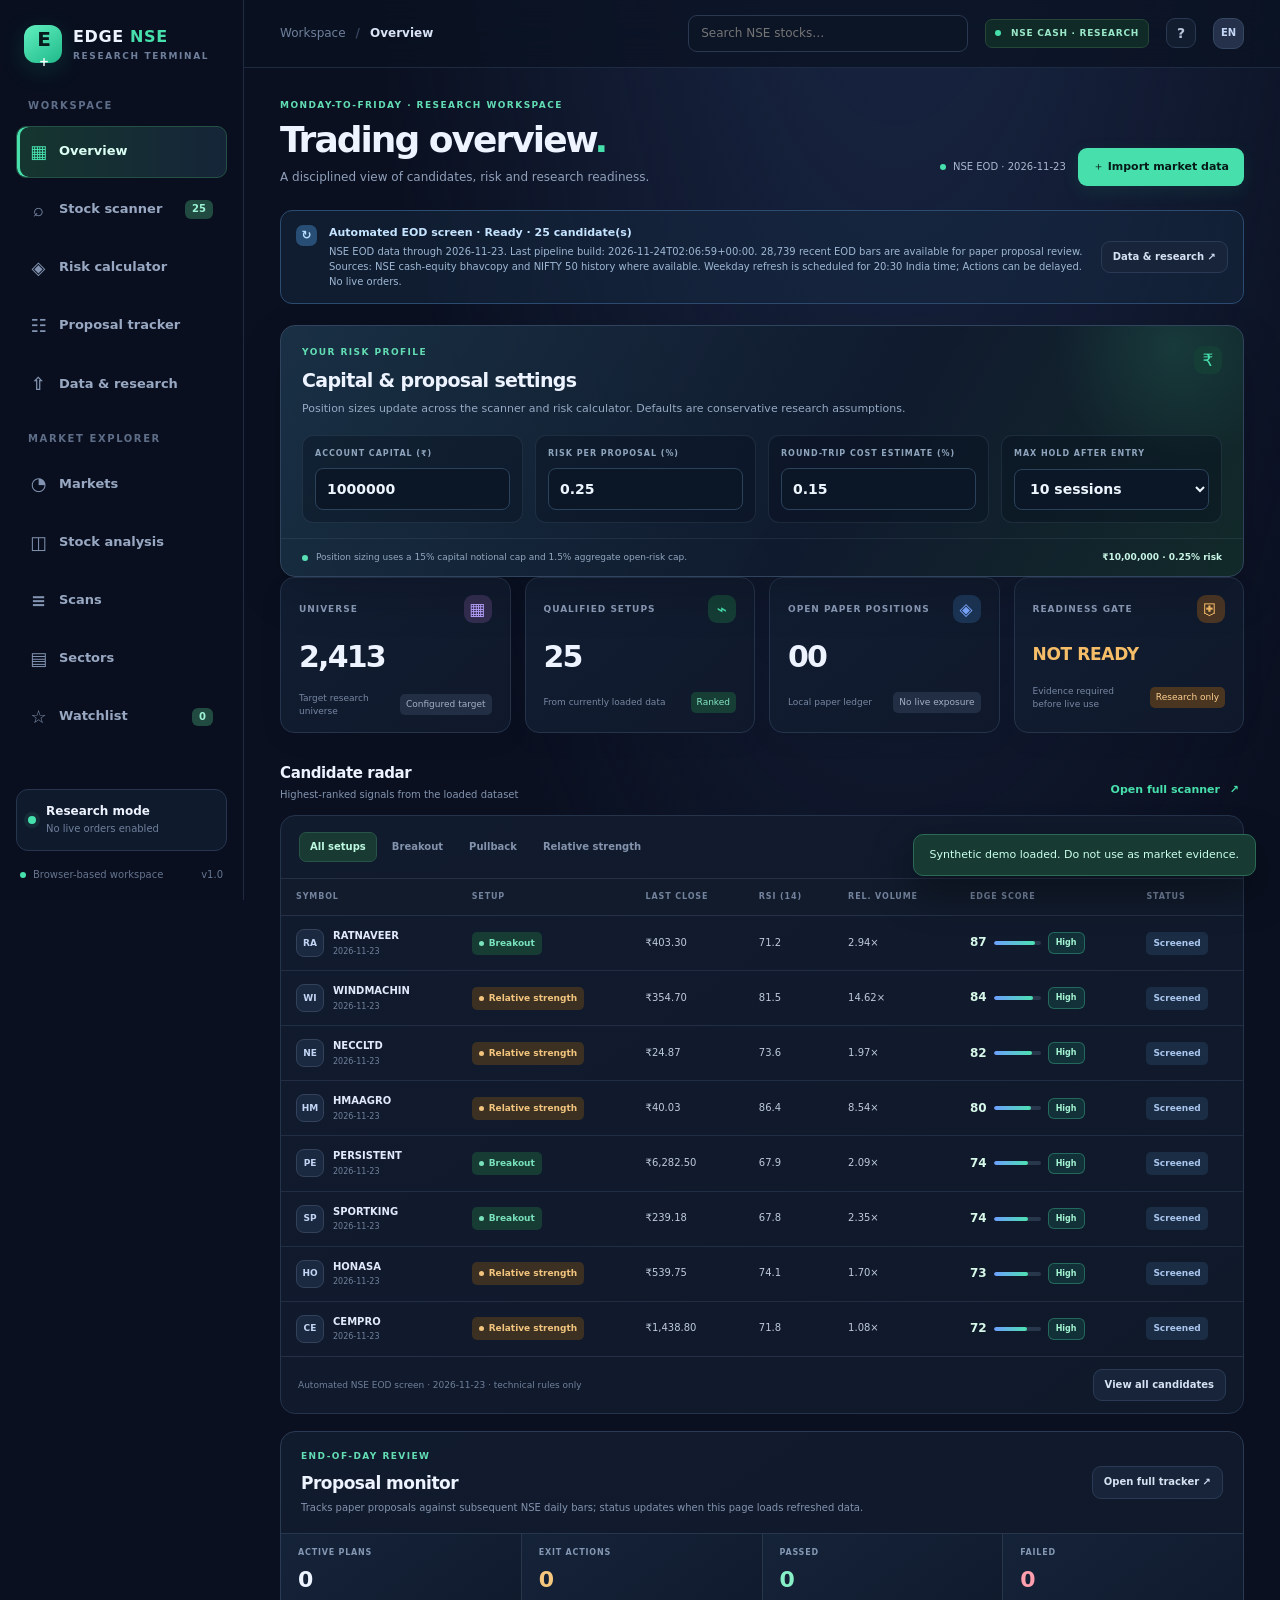
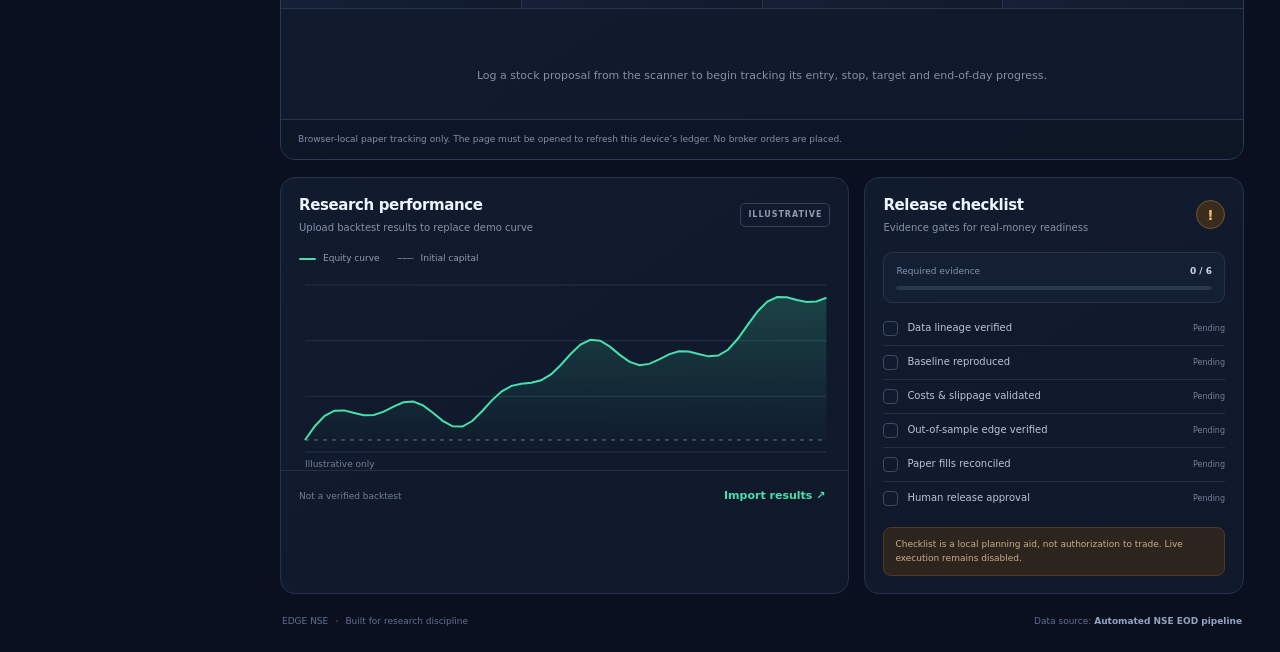
==== commit e4ce51f4: "Add market explorer: markets, stock analysis, scans, sectors, watchlist Publish the stored NSE EOD h" ====
--- a/index.html
+++ b/index.html
@@ -24,6 +24,14 @@
         <button class="nav-item" data-view="ledger"><span class="nav-icon">☷</span> Proposal tracker</button>
         <button class="nav-item" data-view="data"><span class="nav-icon">⇧</span> Data & research</button>
       </nav>
+      <div class="workspace-label nav-section-label">MARKET EXPLORER</div>
+      <nav class="nav-list" aria-label="Market explorer">
+        <button class="nav-item" data-view="markets"><span class="nav-icon">◔</span> Markets</button>
+        <button class="nav-item" data-view="stock"><span class="nav-icon">◫</span> Stock analysis</button>
+        <button class="nav-item" data-view="scans"><span class="nav-icon">≡</span> Scans</button>
+        <button class="nav-item" data-view="sectors"><span class="nav-icon">▤</span> Sectors</button>
+        <button class="nav-item" data-view="watchlist"><span class="nav-icon">☆</span> Watchlist <span class="nav-count" id="watchNavCount">0</span></button>
+      </nav>
       <div class="sidebar-bottom">
         <div class="mode-card">
           <span class="mode-dot"></span>
@@ -39,6 +47,7 @@
         <button class="mobile-menu" id="mobileMenu" aria-label="Toggle menu">☰</button>
         <div class="breadcrumb"><span>Workspace</span><b>/</b><strong id="pageCrumb">Overview</strong></div>
         <div class="topbar-right">
+          <div class="global-search"><input id="globalSearch" type="search" placeholder="Search NSE stocks…" aria-label="Search NSE stocks by symbol or company name" autocomplete="off"></div>
           <span class="market-pill"><i></i> NSE CASH · RESEARCH</span>
           <button class="icon-button" id="helpBtn" aria-label="Help">?</button>
           <div class="avatar">EN</div>
@@ -143,11 +152,41 @@
           <section class="panel research-panel"><div class="panel-heading"><div><h2>Research protocol</h2><p>Required before interpreting any results</p></div><span class="mini-label">VALIDATION</span></div><div class="protocol-grid"><div><span class="protocol-num">01</span><h3>Reproduce control</h3><p>Reproduce the existing EDGE strategy and preserve its exact universe and assumptions.</p></div><div><span class="protocol-num">02</span><h3>Walk-forward test</h3><p>Use chronological splits and keep a final holdout untouched until rules are frozen.</p></div><div><span class="protocol-num">03</span><h3>Model real costs</h3><p>Include taxes, charges, spread, slippage, gaps and plausible fills.</p></div><div><span class="protocol-num">04</span><h3>Paper-trade</h3><p>Reconcile timestamped signals and simulated fills with executable prices.</p></div></div><div class="gate-warning">This static website does not reproduce the Python backtest engine. Use the separate Python project for full research simulations.</div></section>
           <footer class="page-footer"><span>EDGE NSE <b>·</b> Data-first research</span><span>All imported files are processed in your browser.</span></footer>
         </section>
+
+        <section class="view" id="view-markets">
+          <div class="page-heading"><div><div class="eyebrow">MARKET PULSE · NSE CASH · EOD <span class="mx-asof"></span></div><h1>Markets<span class="heading-period">.</span></h1><p class="subheading">Breadth, NIFTY 50 and the day's movers across every NSE EQ-series stock.</p></div></div>
+          <div id="mxMarketsBody"></div>
+          <footer class="page-footer"><span>EDGE NSE <b>·</b> Market explorer</span><span>Source: NSE end-of-day bhavcopy · prices unadjusted</span></footer>
+        </section>
+
+        <section class="view" id="view-stock">
+          <div class="page-heading"><div><div class="eyebrow">STOCK ANALYSIS · EOD <span class="mx-asof"></span></div><h1>Stock analysis<span class="heading-period">.</span></h1><p class="subheading">Chart, returns, technicals and industry peers for any NSE stock.</p></div>
+            <div class="heading-actions"><div class="input-field mx-stock-search"><input id="mxStockSearch" type="search" placeholder="Symbol or company name" aria-label="Find a stock" autocomplete="off"></div></div></div>
+          <div id="mxStockBody"></div>
+          <footer class="page-footer"><span>EDGE NSE <b>·</b> Descriptive analytics only</span><span>Not investment advice · no orders are placed</span></footer>
+        </section>
+
+        <section class="view" id="view-scans">
+          <div class="page-heading"><div><div class="eyebrow">SCAN LIBRARY · EOD <span class="mx-asof"></span></div><h1>Scans<span class="heading-period">.</span></h1><p class="subheading">Prebuilt technical scans over the full NSE universe, plus your own condition-based scans.</p></div></div>
+          <div id="mxScansBody"></div>
+          <footer class="page-footer"><span>EDGE NSE <b>·</b> Scans describe conditions, not outcomes</span><span>Run walk-forward tests before trusting any scan</span></footer>
+        </section>
+
+        <section class="view" id="view-sectors">
+          <div class="page-heading"><div><div class="eyebrow">INDUSTRY ROTATION · EOD <span class="mx-asof"></span></div><h1>Sectors<span class="heading-period">.</span></h1><p class="subheading">Median returns and participation by NSE industry classification.</p></div></div>
+          <div id="mxSectorsBody"></div>
+        </section>
+
+        <section class="view" id="view-watchlist">
+          <div class="page-heading"><div><div class="eyebrow">YOUR STOCKS · EOD <span class="mx-asof"></span></div><h1>Watchlist<span class="heading-period">.</span></h1><p class="subheading">Track the stocks you follow on every end-of-day refresh.</p></div></div>
+          <div id="mxWatchBody"></div>
+        </section>
       </div>
     </main>
   </div>
   <div class="toast" id="toast" role="status" aria-live="polite"></div>
   <dialog id="helpDialog"><div class="dialog-head"><div><span class="eyebrow">QUICK GUIDE</span><h2>Using EDGE NSE</h2></div><button class="icon-button" id="closeHelp" aria-label="Close">×</button></div><p>1. Load historical OHLCV data from a licensed source.</p><p>2. Review structural validation warnings and scan candidate setups.</p><p>3. Use the risk calculator to plan a trade, then log it as paper-only.</p><p>4. Validate strategy performance in the separate Python backtesting project.</p><div class="notice notice-warning"><span class="notice-symbol">!</span><div><strong>No live data or order execution</strong><p>Scores are heuristic. No recommendation or profit guarantee is made.</p></div></div><button class="button button-primary full-width" id="closeHelpBottom">Got it</button></dialog>
   <script src="app.js"></script>
+  <script src="markets.js"></script>
 </body>
 </html>
--- a/styles.css
+++ b/styles.css
@@ -57,3 +57,76 @@
 @media(max-width:1100px){.proposal-grid{grid-template-columns:1fr}.proposal-card{padding:16px}.tracker-price-grid{grid-template-columns:repeat(2,minmax(0,1fr))}.tracker-bottom-grid{grid-template-columns:repeat(2,minmax(0,1fr))}}
 @media(max-width:850px){.plan-settings-grid,.scanner-profile-grid{grid-template-columns:repeat(2,minmax(0,1fr))}.scanner-profile-title{flex-direction:column}.scanner-profile-title .capital-badge{position:absolute;right:18px;top:18px}.plan-settings-panel .panel-heading{gap:12px}.monitor-kpis{grid-template-columns:repeat(2,minmax(0,1fr))}.monitor-panel .panel-toolbar{align-items:flex-start;flex-wrap:wrap}.proposal-grid{grid-template-columns:1fr}}
 @media(max-width:540px){.plan-settings-panel>.panel-heading,.scanner-profile-title{padding:15px 13px 0}.plan-settings-grid,.scanner-profile-grid{padding:13px;gap:8px}.plan-settings-panel .input-field,.scanner-profile .input-field{padding:9px}.plan-settings-panel .input-field input,.plan-settings-panel .input-field select,.scanner-profile .input-field input,.scanner-profile .input-field select{font-size:12px;padding:9px}.settings-foot{padding:11px 13px;align-items:flex-start}.settings-foot>span:last-child{width:100%}.scanner-profile-title .capital-badge{top:13px;right:13px;max-width:135px;font-size:11px}.scanner-profile-title p{padding-right:0}.proposal-card{padding:13px;border-radius:14px}.proposal-symbol{font-size:15px}.proposal-price-grid strong{font-size:14px}.proposal-card-bottom{align-items:stretch;flex-direction:column}.proposal-button{width:100%}.proposal-reason{min-height:0}.quality-legend{align-items:flex-start}.quality-legend small{width:100%;margin-left:0}.monitor-kpis>div{padding:11px}.monitor-kpis strong{font-size:20px}.tracker-list{padding:9px}.tracker-card{padding:10px}.tracker-price-grid,.tracker-bottom-grid{gap:6px}.tracker-price-grid>div,.tracker-bottom-grid>div{padding:8px}.tracker-price-grid strong,.tracker-bottom-grid strong{font-size:11px}.tracker-status{font-size:7px}.tracker-action p{font-size:9px}.tracker-card-actions .button{flex:1}.overview-monitor .panel-toolbar{padding:14px}.overview-monitor .panel-toolbar .button{width:100%}}
+
+/* ---- Market explorer (markets.js) ---- */
+.nav-section-label{padding-top:22px}
+.sidebar{overflow-y:auto}
+.up{color:var(--green)}.down{color:var(--red)}
+.global-search{position:relative;width:min(280px,32vw)}
+.global-search input,.mx-stock-search input,.mx-watch-add input{width:100%;background:#0c1525;border:1px solid #2a3851;border-radius:9px;color:#dbe5f4;padding:9px 12px;font-size:12px}
+.mx-stock-search{min-width:260px}
+.mx-search-wrap{position:relative}
+.mx-suggest{position:absolute;top:calc(100% + 4px);left:0;right:0;min-width:300px;z-index:40;background:#101a2e;border:1px solid #2a3851;border-radius:10px;box-shadow:0 18px 40px #0008;overflow:hidden}
+.mx-suggest button{display:grid;grid-template-columns:auto 1fr auto;gap:10px;align-items:center;width:100%;padding:9px 12px;border:0;background:transparent;color:var(--text);text-align:left;font-size:12px}
+.mx-suggest button span{color:var(--muted);overflow:hidden;text-overflow:ellipsis;white-space:nowrap}
+.mx-suggest button em{font-style:normal;font-variant-numeric:tabular-nums;font-size:11px;white-space:nowrap}
+.mx-suggest button.active,.mx-suggest button:hover{background:#18263f}
+.mx-panel{padding:18px;margin-bottom:18px}
+.mx-panel .panel-toolbar{display:flex;justify-content:space-between;align-items:center;gap:12px;flex-wrap:wrap;margin-bottom:12px}
+.mx-inline-filters{padding:0;margin-bottom:10px;border:0;background:transparent;box-shadow:none}
+.mx-check{display:flex;align-items:center;gap:7px;font-size:11px;color:var(--muted);white-space:nowrap;padding-bottom:9px}
+.filter-field select,.mx-cond select,.mx-cond input{background:#0c1525;border:1px solid #2a3851;border-radius:8px;color:#dbe5f4;padding:9px 10px;font-size:11px;min-width:0}
+.mx-compact{flex:0 0 auto}
+.mx-table{font-variant-numeric:tabular-nums}
+.mx-table th button{border:0;background:transparent;color:inherit;font:inherit;letter-spacing:inherit;padding:0;cursor:pointer}
+.mx-table td{padding:9px 15px;border-bottom:1px solid #1c273c;font-size:12px}
+.mx-table th.num,.mx-table td.num{text-align:right}
+.mx-table tbody tr:hover{background:#121d31}
+.mx-table tr.mx-selected{background:#15302b}
+.mx-sym{border:0;background:transparent;color:#dcfff4;font-weight:700;padding:0;font-size:12px;text-align:left;cursor:pointer}
+.mx-sym:hover{color:var(--green);text-decoration:underline}
+.mx-table td small{display:block;color:var(--muted2);font-size:10px;max-width:220px;overflow:hidden;text-overflow:ellipsis}
+.mx-table-foot{padding:10px 4px 0;font-size:10px;color:var(--muted2)}
+.mx-slash{font-size:18px;color:var(--muted2);margin:0 4px}
+.mx-legend{display:flex;gap:14px;flex-wrap:wrap;font-size:10px;color:var(--muted)}
+.mx-legend i{display:inline-block;width:14px;height:3px;border-radius:2px;margin-right:6px;vertical-align:middle}
+.mx-legend i.dash{background:repeating-linear-gradient(90deg,#91a0ba 0 4px,transparent 4px 7px)}
+.mx-chart-wrap{position:relative;height:380px}
+.mx-chart-wrap.short{height:240px}
+.mx-chart-wrap canvas{width:100%;height:100%;display:block;touch-action:pan-y}
+.mx-readout{font-size:11px;color:var(--muted);min-height:18px;margin-bottom:6px;font-variant-numeric:tabular-nums}
+.mx-readout i{font-style:normal}
+.mx-stock-head{display:flex;justify-content:space-between;align-items:flex-end;gap:18px;flex-wrap:wrap;padding:20px;margin-bottom:18px}
+.mx-stock-head h1{margin:6px 0;font-size:30px;letter-spacing:-.04em}
+.mx-stock-head h1 small{font-size:14px;color:var(--muted);font-weight:500;letter-spacing:0}
+.mx-price{display:flex;align-items:baseline;gap:12px;font-variant-numeric:tabular-nums}
+.mx-price strong{font-size:24px}
+.mx-price span:last-child{font-size:11px;color:var(--muted2)}
+.mx-two-col{display:grid;grid-template-columns:1fr 1fr;gap:18px}
+.mx-stat-grid{display:grid;grid-template-columns:repeat(3,1fr);gap:10px}
+.mx-stat-grid div,.mx-kv div{background:#0f1a2c;border:1px solid #1f2b42;border-radius:10px;padding:11px}
+.mx-stat-grid>div>span,.mx-kv>div>span{display:block;font-size:9px;letter-spacing:.1em;font-weight:800;color:var(--muted2);text-transform:uppercase}
+.mx-stat-grid strong,.mx-kv strong{display:block;font-size:16px;margin:4px 0 2px;font-variant-numeric:tabular-nums}
+.mx-stat-grid>div>small,.mx-kv>div>small{display:block;font-size:10px;color:var(--muted)}
+.mx-kv{display:grid;grid-template-columns:repeat(2,1fr);gap:10px}
+.mx-range{margin-top:16px}
+.mx-range-labels{display:flex;justify-content:space-between;font-size:10px;color:var(--muted);margin-bottom:7px;gap:8px}
+.mx-range-track{position:relative;height:6px;border-radius:4px;background:linear-gradient(90deg,var(--red),var(--amber),var(--green))}
+.mx-range-track i{position:absolute;top:-4px;width:4px;height:14px;margin-left:-2px;border-radius:2px;background:#fff;box-shadow:0 0 0 2px #0a1020}
+.mx-events{display:flex;flex-wrap:wrap;gap:7px;margin-top:14px}
+.mx-chip{font-size:10px;padding:5px 8px;border-radius:6px;background:#1b2b45;color:#c8d6ee;border:1px solid #2a3c5a}
+.mx-muted{font-size:11px;color:var(--muted2)}
+.mx-scan-layout{display:grid;grid-template-columns:280px 1fr;gap:18px;align-items:start}
+.mx-scan-list{padding:12px 8px;position:sticky;top:80px;max-height:calc(100vh - 100px);overflow-y:auto}
+.mx-scan-list .workspace-label{padding:12px 10px 6px}
+.mx-scan-item{display:flex;justify-content:space-between;gap:8px;width:100%;border:1px solid transparent;border-radius:8px;background:transparent;color:#a9b7cf;text-align:left;padding:8px 10px;font-size:12px}
+.mx-scan-item:hover{background:#131f34}
+.mx-scan-item.active{background:#15362f;border-color:#245144;color:#dcfff4}
+.mx-scan-item b{font-variant-numeric:tabular-nums;color:var(--muted)}
+.mx-cond{display:grid;grid-template-columns:1.4fr .6fr 1.4fr 1fr auto;gap:8px;margin-bottom:8px}
+.mx-builder-foot{display:flex;gap:10px;align-items:center;flex-wrap:wrap;margin-top:6px}
+.mx-builder-foot .input-field{flex:1;min-width:160px}
+.mx-watch-add{flex:1;min-width:240px}
+@media(max-width:1100px){.mx-two-col,.mx-scan-layout{grid-template-columns:1fr}.mx-scan-list{position:static;max-height:none}}
+@media(max-width:850px){.global-search{width:auto;flex:1}.topbar-right .market-pill,.topbar-right .avatar{display:none}.mx-stock-search{min-width:0;width:100%}.mx-chart-wrap{height:300px}}
+@media(max-width:540px){.mx-stat-grid{grid-template-columns:repeat(2,1fr)}.mx-kv{grid-template-columns:1fr}.mx-cond{grid-template-columns:1fr 1fr}.mx-suggest{min-width:0}.mx-stock-head h1{font-size:24px}.mx-panel{padding:14px}}
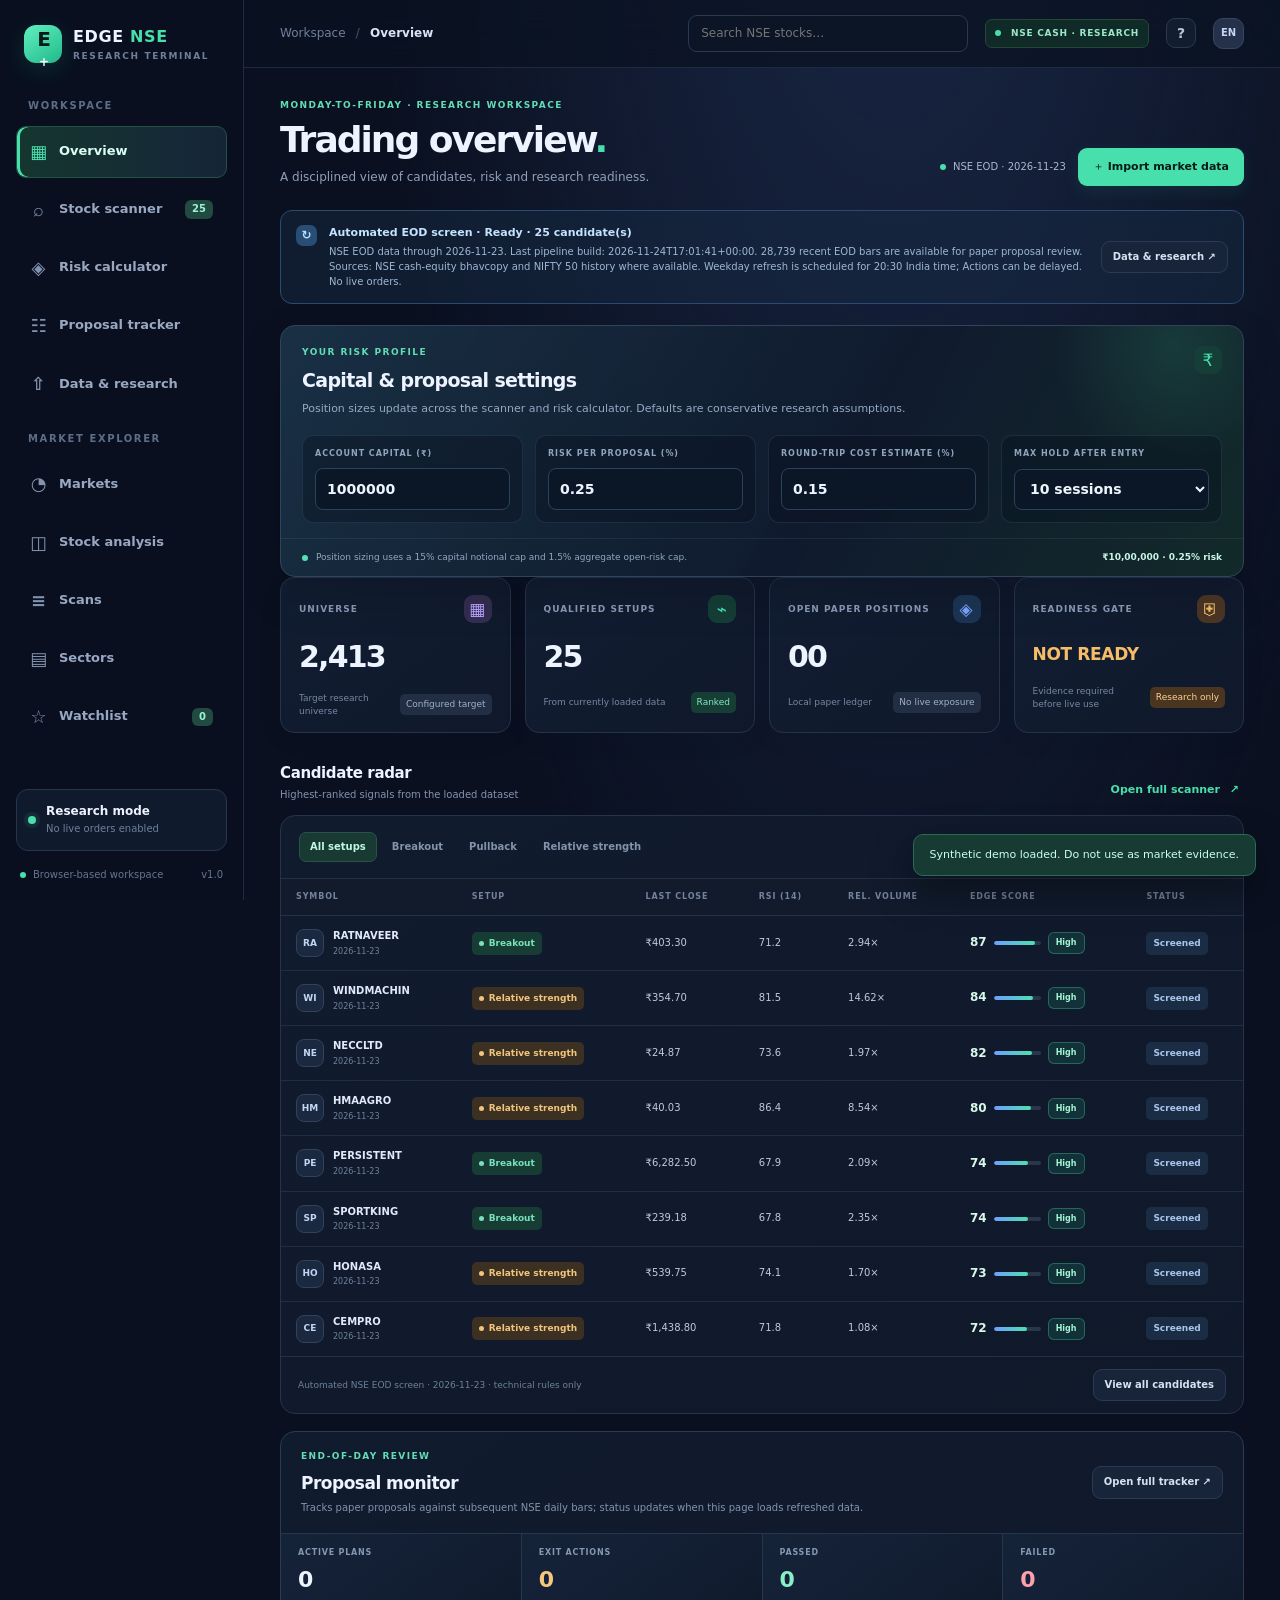
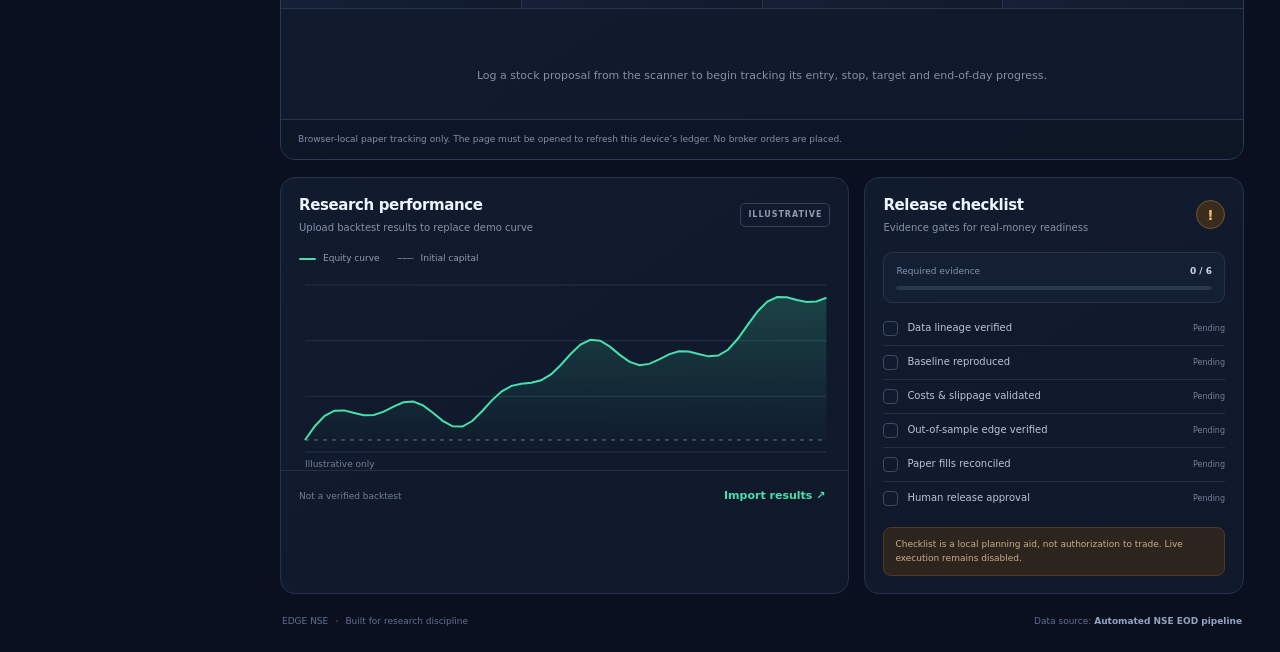
==== commit 1d16f805: "Add end-of-day VWAP to the scanner and market explorer The pipeline now keeps NSE bhavcopy traded va" ====
--- a/index.html
+++ b/index.html
@@ -122,7 +122,7 @@
             </div>
             <div class="settings-foot"><span>Proposal entry trigger: next sessions above signal close. Not an instruction to place a live order.</span><span id="scannerRiskBudget">₹2,500 risk budget</span></div>
           </section>
-          <div class="filter-panel panel"><div class="filter-field"><label for="strategyFilter">STRATEGY</label><select id="strategyFilter"><option value="all">All strategies</option><option value="breakout">Breakout momentum</option><option value="pullback">Trend pullback</option><option value="relative_strength">Relative strength</option></select></div><div class="filter-field"><label for="minScore">MINIMUM SETUP SCORE</label><select id="minScore"><option value="0">All tiers</option><option value="50">Medium+</option><option value="70">High only</option></select></div><div class="filter-field"><label for="sortSignals">SORT BY</label><select id="sortSignals"><option value="score">Setup score</option><option value="volume">Relative volume</option><option value="rsi">RSI</option><option value="symbol">Symbol A–Z</option></select></div><button class="button button-primary filter-apply" id="applyFilters">Apply filters ↗</button></div>
+          <div class="filter-panel panel"><div class="filter-field"><label for="strategyFilter">STRATEGY</label><select id="strategyFilter"><option value="all">All strategies</option><option value="breakout">Breakout momentum</option><option value="pullback">Trend pullback</option><option value="relative_strength">Relative strength</option></select></div><div class="filter-field"><label for="minScore">MINIMUM SETUP SCORE</label><select id="minScore"><option value="0">All tiers</option><option value="50">Medium+</option><option value="70">High only</option></select></div><div class="filter-field"><label for="sortSignals">SORT BY</label><select id="sortSignals"><option value="score">Setup score</option><option value="volume">Relative volume</option><option value="rsi">RSI</option><option value="symbol">Symbol A–Z</option></select></div><div class="filter-field"><label for="vwapFilter">VWAP CONFIRMATION</label><select id="vwapFilter"><option value="all">No VWAP filter</option><option value="day">Close above today's VWAP</option><option value="both">Above today's and 20-session VWAP</option></select></div><button class="button button-primary filter-apply" id="applyFilters">Apply filters ↗</button></div>
           <div class="scanner-summary"><div><span class="summary-label">QUALIFYING STOCKS</span><strong id="scanMatches">—</strong></div><div><span class="summary-label">DATA AS OF</span><strong id="scanAsOf">—</strong></div><div><span class="summary-label">PROPOSAL WINDOW</span><strong>3 entry sessions</strong></div><div><span class="summary-label">HOLDING LIMIT</span><strong id="scanHoldPeriod">Up to 10 sessions</strong></div></div>
           <div class="quality-legend"><span class="quality-high">High · 70–100</span><span class="quality-medium">Medium · 50–69</span><span class="quality-low">Low · 0–49</span><small>Quality tier is a rules-based score—not a probability of profit.</small></div>
           <div id="proposalGrid" class="proposal-grid"></div>
--- a/styles.css
+++ b/styles.css
@@ -130,3 +130,10 @@
 @media(max-width:1100px){.mx-two-col,.mx-scan-layout{grid-template-columns:1fr}.mx-scan-list{position:static;max-height:none}}
 @media(max-width:850px){.global-search{width:auto;flex:1}.topbar-right .market-pill,.topbar-right .avatar{display:none}.mx-stock-search{min-width:0;width:100%}.mx-chart-wrap{height:300px}}
 @media(max-width:540px){.mx-stat-grid{grid-template-columns:repeat(2,1fr)}.mx-kv{grid-template-columns:1fr}.mx-cond{grid-template-columns:1fr 1fr}.mx-suggest{min-width:0}.mx-stock-head h1{font-size:24px}.mx-panel{padding:14px}}
+.mx-fund-grid{grid-template-columns:repeat(4,1fr)}
+@media(max-width:850px){.mx-fund-grid{grid-template-columns:repeat(2,1fr)}}
+.vwap-line{display:flex;flex-wrap:wrap;gap:6px;margin:-4px 0 12px}
+.vwap-chip{font-size:10px;padding:4px 7px;border-radius:6px;border:1px solid #2a3c5a;background:#15213a;color:#c8d6ee;font-variant-numeric:tabular-nums}
+.vwap-chip.above{color:#85e6c4;background:#123329;border-color:#1f5544}
+.vwap-chip.below{color:#ffb3bc;background:#3a1a22;border-color:#5a2a35}
+.vwap-chip.neutral{color:var(--muted)}
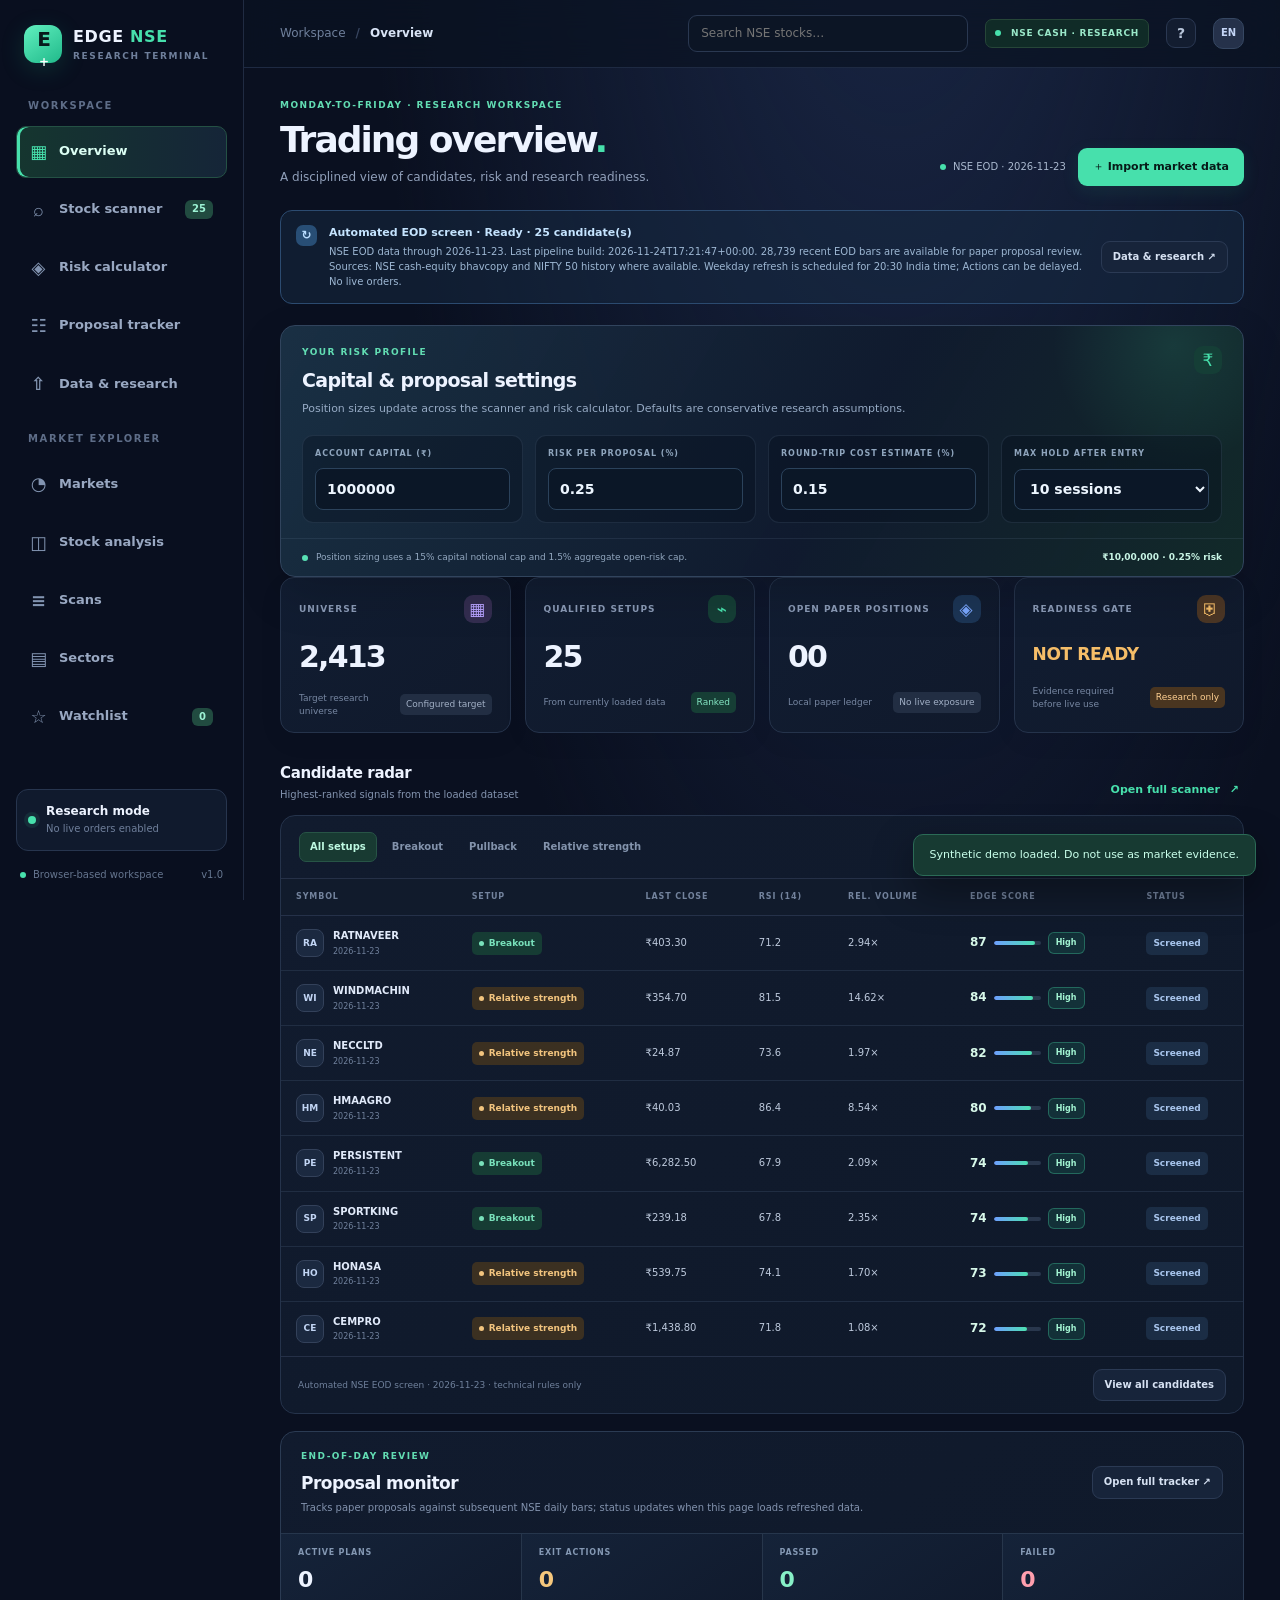
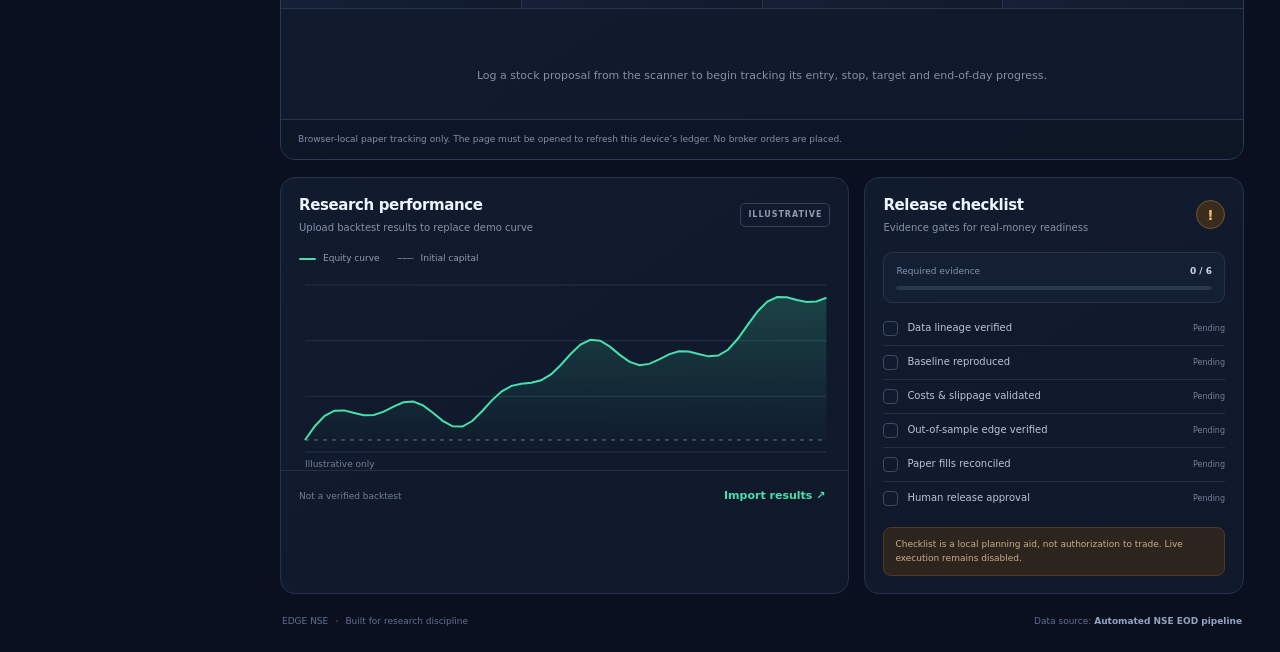
==== commit e59bc6b4: "Add conviction scoring, market-regime gate and scan backtest evidence Single-condition scans fire on" ====
--- a/index.html
+++ b/index.html
@@ -122,9 +122,10 @@
             </div>
             <div class="settings-foot"><span>Proposal entry trigger: next sessions above signal close. Not an instruction to place a live order.</span><span id="scannerRiskBudget">₹2,500 risk budget</span></div>
           </section>
-          <div class="filter-panel panel"><div class="filter-field"><label for="strategyFilter">STRATEGY</label><select id="strategyFilter"><option value="all">All strategies</option><option value="breakout">Breakout momentum</option><option value="pullback">Trend pullback</option><option value="relative_strength">Relative strength</option></select></div><div class="filter-field"><label for="minScore">MINIMUM SETUP SCORE</label><select id="minScore"><option value="0">All tiers</option><option value="50">Medium+</option><option value="70">High only</option></select></div><div class="filter-field"><label for="sortSignals">SORT BY</label><select id="sortSignals"><option value="score">Setup score</option><option value="volume">Relative volume</option><option value="rsi">RSI</option><option value="symbol">Symbol A–Z</option></select></div><div class="filter-field"><label for="vwapFilter">VWAP CONFIRMATION</label><select id="vwapFilter"><option value="all">No VWAP filter</option><option value="day">Close above today's VWAP</option><option value="both">Above today's and 20-session VWAP</option></select></div><button class="button button-primary filter-apply" id="applyFilters">Apply filters ↗</button></div>
+          <div class="filter-panel panel"><div class="filter-field"><label for="strategyFilter">STRATEGY</label><select id="strategyFilter"><option value="all">All strategies</option><option value="breakout">Breakout momentum</option><option value="pullback">Trend pullback</option><option value="relative_strength">Relative strength</option></select></div><div class="filter-field"><label for="minScore">MINIMUM SETUP SCORE</label><select id="minScore"><option value="0">All tiers</option><option value="50">Medium+</option><option value="70">High only</option></select></div><div class="filter-field"><label for="sortSignals">SORT BY</label><select id="sortSignals"><option value="score">Setup score</option><option value="conviction">Conviction</option><option value="volume">Relative volume</option><option value="rsi">RSI</option><option value="symbol">Symbol A–Z</option></select></div><div class="filter-field"><label for="convictionFilter">MINIMUM CONVICTION</label><select id="convictionFilter"><option value="0">Any</option><option value="5">5 of 7 or more</option><option value="6">6 of 7 or more</option></select></div><div class="filter-field"><label for="vwapFilter">VWAP CONFIRMATION</label><select id="vwapFilter"><option value="all">No VWAP filter</option><option value="day">Close above today's VWAP</option><option value="both">Above today's and 20-session VWAP</option></select></div><button class="button button-primary filter-apply" id="applyFilters">Apply filters ↗</button></div>
           <div class="scanner-summary"><div><span class="summary-label">QUALIFYING STOCKS</span><strong id="scanMatches">—</strong></div><div><span class="summary-label">DATA AS OF</span><strong id="scanAsOf">—</strong></div><div><span class="summary-label">PROPOSAL WINDOW</span><strong>3 entry sessions</strong></div><div><span class="summary-label">HOLDING LIMIT</span><strong id="scanHoldPeriod">Up to 10 sessions</strong></div></div>
           <div class="quality-legend"><span class="quality-high">High · 70–100</span><span class="quality-medium">Medium · 50–69</span><span class="quality-low">Low · 0–49</span><small>Quality tier is a rules-based score—not a probability of profit.</small></div>
+          <div id="regimeBanner"></div>
           <div id="proposalGrid" class="proposal-grid"></div>
           <div class="empty-state hidden" id="scannerEmpty">No candidates meet the selected filters.</div>
           <div class="disclaimer-line">Proposal assumptions: entry trigger is a paper stop-entry above the signal close; initial stop uses the published ATR-based stop estimate; target 1 is 1R and target 2 is 2R; entry validity is three sessions, with a selected maximum holding period. Daily OHLC cannot reproduce intraday fill order, so ambiguous same-session stop/target touches are handled conservatively.</div>
--- a/styles.css
+++ b/styles.css
@@ -137,3 +137,26 @@
 .vwap-chip.above{color:#85e6c4;background:#123329;border-color:#1f5544}
 .vwap-chip.below{color:#ffb3bc;background:#3a1a22;border-color:#5a2a35}
 .vwap-chip.neutral{color:var(--muted)}
+.regime-banner{margin-bottom:16px}
+.regime-banner ul.evidence-list{margin:6px 0 4px;padding-left:18px;font-size:11px;color:#c8d6ee}
+.regime-banner li{margin:3px 0}
+.evidence-note{font-size:10px!important;color:var(--muted2)!important}
+.verdict{font-size:9px;font-weight:800;letter-spacing:.06em;text-transform:uppercase;padding:2px 6px;border-radius:5px;margin-left:6px;background:#222e43;color:#a2b0c6}
+.verdict.supported{background:#163e35;color:#85e6c4}
+.verdict.not_supported{background:#3a1a22;color:#ffb3bc}
+.conv-pill{font-size:9px;font-weight:800;padding:4px 7px;border-radius:6px;border:1px solid #2a3c5a;background:#15213a;color:#c8d6ee;cursor:help}
+.conv-pill.conv-high{background:#123329;color:#85e6c4;border-color:#1f5544}
+.conv-pill.conv-mid{background:#2e2716;color:#f5d08a;border-color:#56471f}
+.conv-pill.conv-low{color:var(--muted)}
+.mx-evidence{border:1px solid #25334c;background:#0f1a2c;border-radius:10px;padding:10px 12px;margin-bottom:12px;font-size:11px}
+.mx-evidence>div:first-child{display:flex;align-items:center;gap:10px;flex-wrap:wrap;margin-bottom:6px}
+.mx-evidence small{color:var(--muted2)}
+.mx-evidence-row{display:flex;justify-content:space-between;gap:12px;padding:3px 0;color:#c8d6ee;flex-wrap:wrap}
+.mx-evidence-row span:first-child{color:var(--muted)}
+.mx-table td small{display:inline;color:var(--muted2);font-size:10px;margin-left:4px}
+.mx-checklist{display:grid;grid-template-columns:repeat(2,1fr);gap:8px}
+.mx-checklist div{display:flex;gap:8px;align-items:center;font-size:12px;padding:8px 10px;border-radius:8px;background:#0f1a2c;border:1px solid #1f2b42}
+.mx-checklist div.ok i{color:var(--green);font-style:normal}
+.mx-checklist div.no{color:var(--muted2)}
+.mx-checklist div.no i{color:var(--red);font-style:normal}
+@media(max-width:540px){.mx-checklist{grid-template-columns:1fr}}
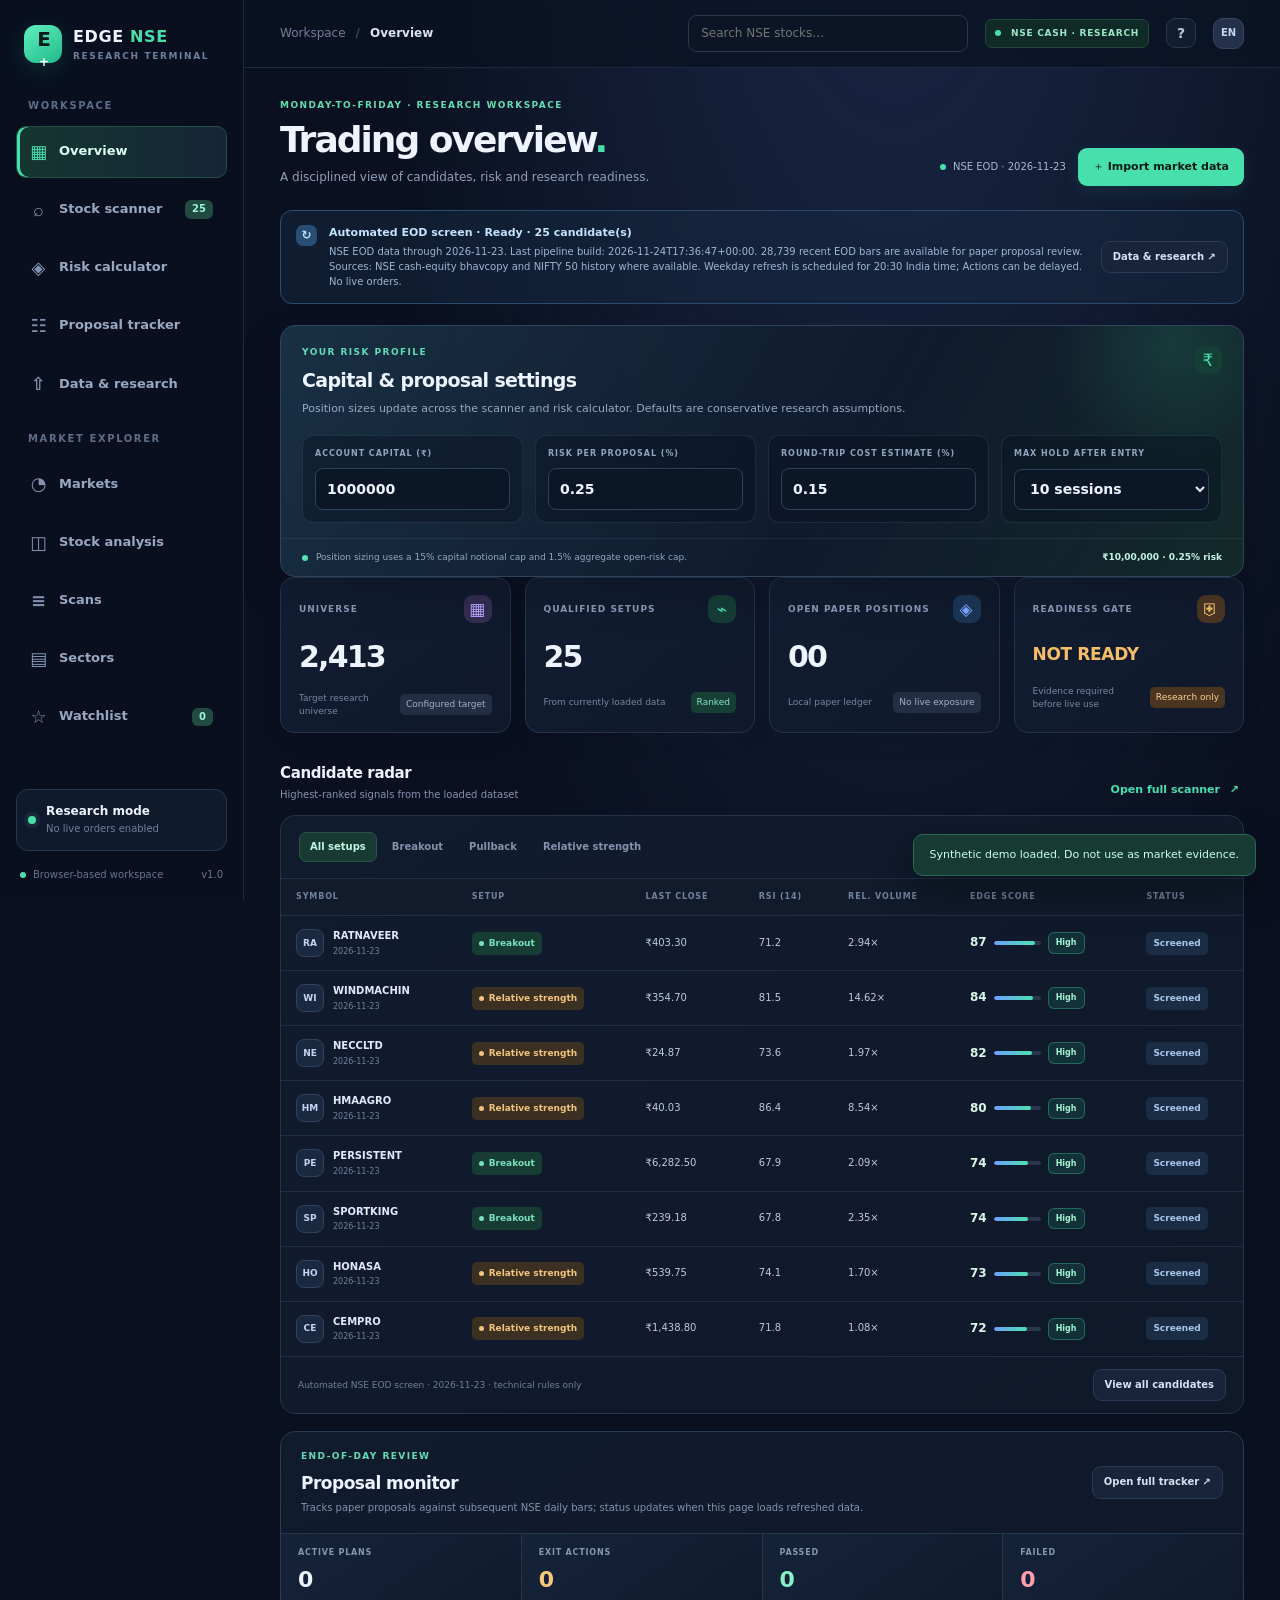
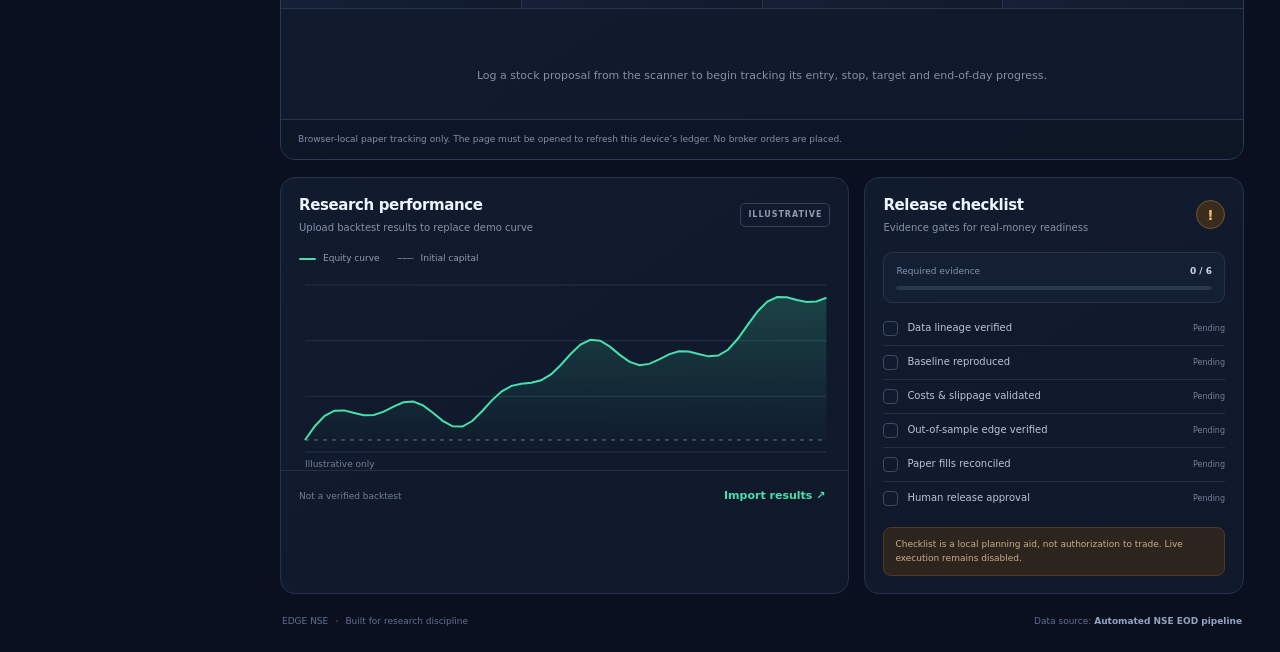
==== commit cb4e48b6: "Rate stocks against 311 StockEdge-style scans se_scans.py re-implements the price/volume subset of S" ====
--- a/index.html
+++ b/index.html
@@ -122,7 +122,7 @@
             </div>
             <div class="settings-foot"><span>Proposal entry trigger: next sessions above signal close. Not an instruction to place a live order.</span><span id="scannerRiskBudget">₹2,500 risk budget</span></div>
           </section>
-          <div class="filter-panel panel"><div class="filter-field"><label for="strategyFilter">STRATEGY</label><select id="strategyFilter"><option value="all">All strategies</option><option value="breakout">Breakout momentum</option><option value="pullback">Trend pullback</option><option value="relative_strength">Relative strength</option></select></div><div class="filter-field"><label for="minScore">MINIMUM SETUP SCORE</label><select id="minScore"><option value="0">All tiers</option><option value="50">Medium+</option><option value="70">High only</option></select></div><div class="filter-field"><label for="sortSignals">SORT BY</label><select id="sortSignals"><option value="score">Setup score</option><option value="conviction">Conviction</option><option value="volume">Relative volume</option><option value="rsi">RSI</option><option value="symbol">Symbol A–Z</option></select></div><div class="filter-field"><label for="convictionFilter">MINIMUM CONVICTION</label><select id="convictionFilter"><option value="0">Any</option><option value="5">5 of 7 or more</option><option value="6">6 of 7 or more</option></select></div><div class="filter-field"><label for="vwapFilter">VWAP CONFIRMATION</label><select id="vwapFilter"><option value="all">No VWAP filter</option><option value="day">Close above today's VWAP</option><option value="both">Above today's and 20-session VWAP</option></select></div><button class="button button-primary filter-apply" id="applyFilters">Apply filters ↗</button></div>
+          <div class="filter-panel panel"><div class="filter-field"><label for="strategyFilter">STRATEGY</label><select id="strategyFilter"><option value="all">All strategies</option><option value="breakout">Breakout momentum</option><option value="pullback">Trend pullback</option><option value="relative_strength">Relative strength</option></select></div><div class="filter-field"><label for="minScore">MINIMUM SETUP SCORE</label><select id="minScore"><option value="0">All tiers</option><option value="50">Medium+</option><option value="70">High only</option></select></div><div class="filter-field"><label for="sortSignals">SORT BY</label><select id="sortSignals"><option value="score">Setup score</option><option value="conviction">Conviction</option><option value="se">StockEdge-style rating</option><option value="volume">Relative volume</option><option value="rsi">RSI</option><option value="symbol">Symbol A–Z</option></select></div><div class="filter-field"><label for="convictionFilter">MINIMUM CONVICTION</label><select id="convictionFilter"><option value="0">Any</option><option value="5">5 of 7 or more</option><option value="6">6 of 7 or more</option></select></div><div class="filter-field"><label for="vwapFilter">VWAP CONFIRMATION</label><select id="vwapFilter"><option value="all">No VWAP filter</option><option value="day">Close above today's VWAP</option><option value="both">Above today's and 20-session VWAP</option></select></div><button class="button button-primary filter-apply" id="applyFilters">Apply filters ↗</button></div>
           <div class="scanner-summary"><div><span class="summary-label">QUALIFYING STOCKS</span><strong id="scanMatches">—</strong></div><div><span class="summary-label">DATA AS OF</span><strong id="scanAsOf">—</strong></div><div><span class="summary-label">PROPOSAL WINDOW</span><strong>3 entry sessions</strong></div><div><span class="summary-label">HOLDING LIMIT</span><strong id="scanHoldPeriod">Up to 10 sessions</strong></div></div>
           <div class="quality-legend"><span class="quality-high">High · 70–100</span><span class="quality-medium">Medium · 50–69</span><span class="quality-low">Low · 0–49</span><small>Quality tier is a rules-based score—not a probability of profit.</small></div>
           <div id="regimeBanner"></div>
--- a/styles.css
+++ b/styles.css
@@ -160,3 +160,20 @@
 .mx-checklist div.no{color:var(--muted2)}
 .mx-checklist div.no i{color:var(--red);font-style:normal}
 @media(max-width:540px){.mx-checklist{grid-template-columns:1fr}}
+.verdict.weak{background:#2e2716;color:#f5d08a}
+.mx-subhead{font-size:13px;margin:18px 0 8px;font-weight:700}
+.se-pill{font-size:9px;font-weight:800;padding:4px 7px;border-radius:6px;border:1px solid #2a3c5a;background:#15213a;color:#c8d6ee;cursor:help;font-variant-numeric:tabular-nums}
+.se-pill.se-strong{background:#123329;color:#85e6c4;border-color:#1f5544}
+.se-pill.se-pos{color:#a8e8cf}
+.se-pill.se-neg{background:#3a1a22;color:#ffb3bc;border-color:#5a2a35}
+.mx-se-groups{display:grid;grid-template-columns:repeat(2,1fr);gap:12px}
+.mx-se-group{background:#0f1a2c;border:1px solid #1f2b42;border-radius:10px;padding:10px 12px}
+.mx-se-group h4{margin:0 0 6px;font-size:11px;letter-spacing:.08em;text-transform:uppercase;color:var(--muted)}
+.mx-se-group a{display:block;font-size:12px;color:#c8d6ee;text-decoration:none;padding:2px 0}
+.mx-se-group a:hover{text-decoration:underline}
+.mx-se-group a.bullish::before{content:"▲ ";color:var(--green)}
+.mx-se-group a.bearish::before{content:"▼ ";color:var(--red)}
+.mx-se-group a.neutral::before{content:"• ";color:var(--muted)}
+.mx-se-finder{display:flex;gap:10px;flex-wrap:wrap;align-items:center;margin-bottom:10px}
+.mx-se-finder select{background:#0c1525;border:1px solid #2a3851;border-radius:8px;color:#dbe5f4;padding:9px 10px;font-size:12px;min-width:min(420px,100%)}
+@media(max-width:850px){.mx-se-groups{grid-template-columns:1fr}}
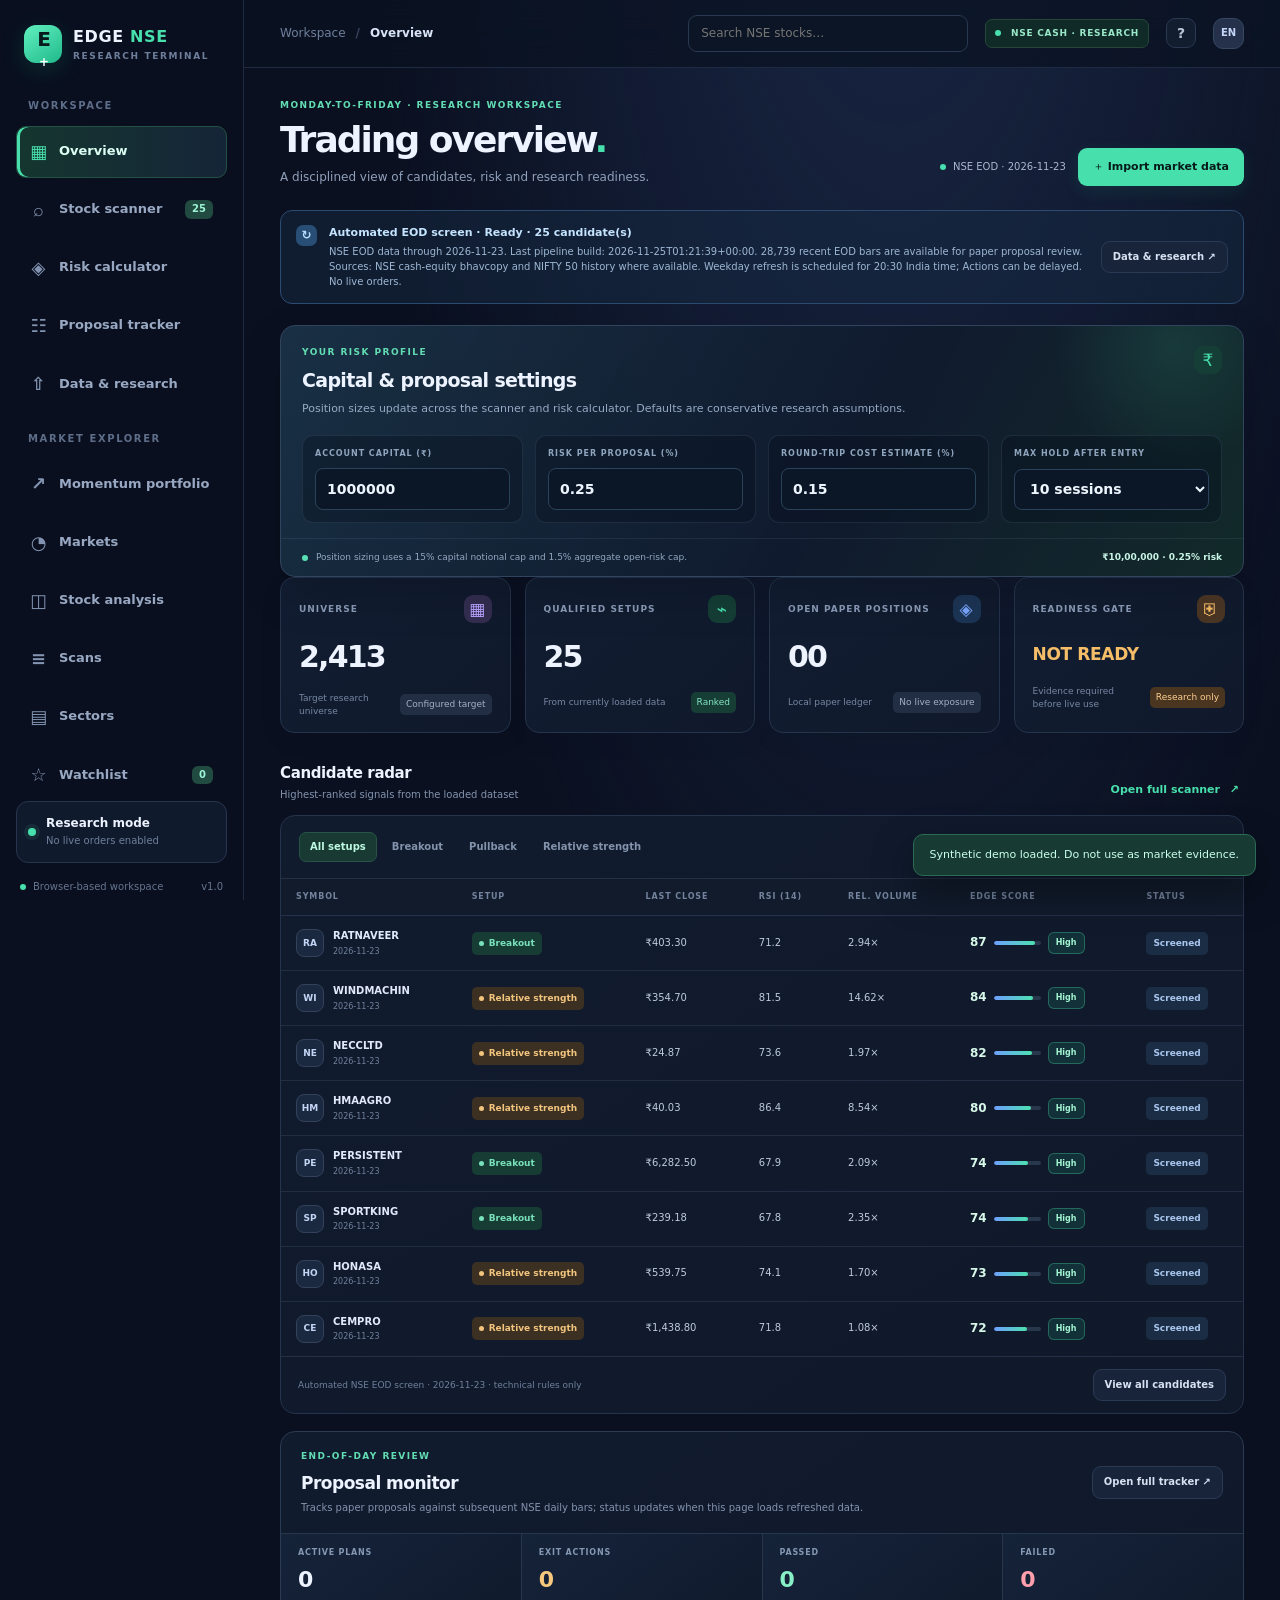
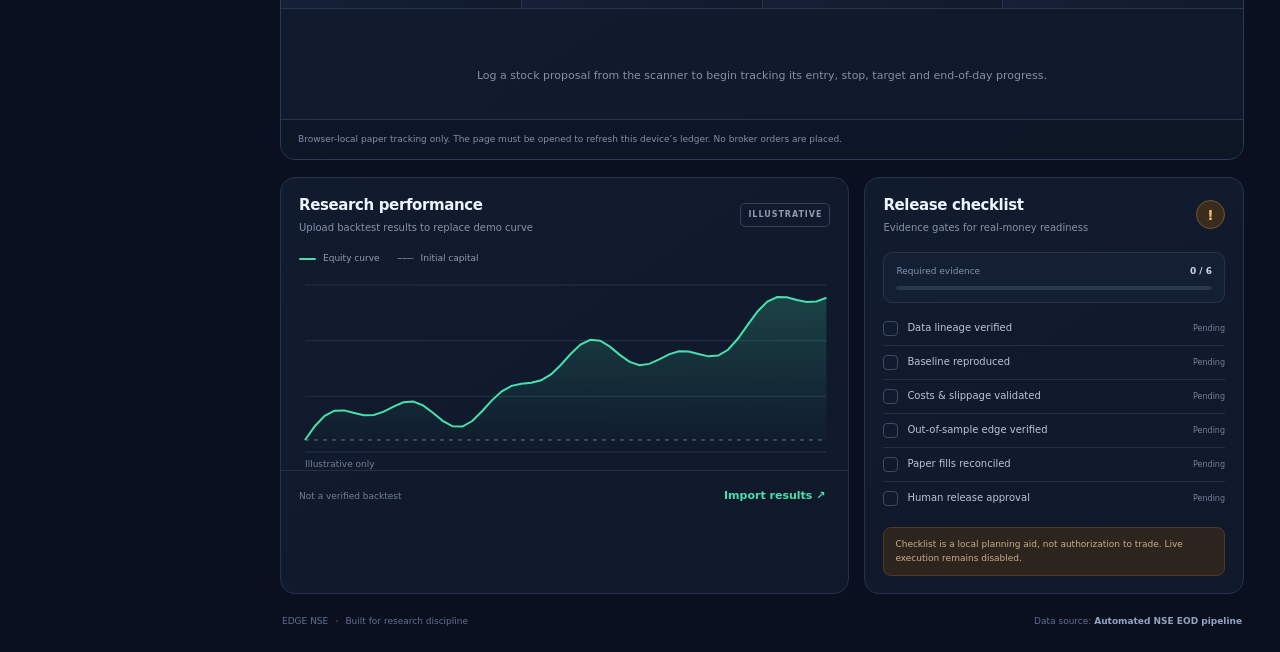
==== commit 52fbc608: "Add monthly momentum portfolio page with backtest and frozen paper log momentum.py: 12-1 momentum, t" ====
--- a/index.html
+++ b/index.html
@@ -26,6 +26,7 @@
       </nav>
       <div class="workspace-label nav-section-label">MARKET EXPLORER</div>
       <nav class="nav-list" aria-label="Market explorer">
+        <button class="nav-item" data-view="momentum"><span class="nav-icon">↗</span> Momentum portfolio</button>
         <button class="nav-item" data-view="markets"><span class="nav-icon">◔</span> Markets</button>
         <button class="nav-item" data-view="stock"><span class="nav-icon">◫</span> Stock analysis</button>
         <button class="nav-item" data-view="scans"><span class="nav-icon">≡</span> Scans</button>
@@ -154,6 +155,12 @@
           <footer class="page-footer"><span>EDGE NSE <b>·</b> Data-first research</span><span>All imported files are processed in your browser.</span></footer>
         </section>
 
+        <section class="view" id="view-momentum">
+          <div class="page-heading"><div><div class="eyebrow">MONTHLY 12-1 MOMENTUM · TOP 30 · EQUAL WEIGHT</div><h1>Momentum portfolio<span class="heading-period">.</span></h1><p class="subheading">The one strategy in EdgeSwing with long-run evidence: this month's portfolio, the full backtest and a frozen paper-trading record.</p></div></div>
+          <div id="mxMomentumBody"></div>
+          <footer class="page-footer"><span>EDGE NSE <b>·</b> Research and paper trading</span><span>Not investment advice · no orders are placed</span></footer>
+        </section>
+
         <section class="view" id="view-markets">
           <div class="page-heading"><div><div class="eyebrow">MARKET PULSE · NSE CASH · EOD <span class="mx-asof"></span></div><h1>Markets<span class="heading-period">.</span></h1><p class="subheading">Breadth, NIFTY 50 and the day's movers across every NSE EQ-series stock.</p></div></div>
           <div id="mxMarketsBody"></div>
--- a/styles.css
+++ b/styles.css
@@ -177,3 +177,6 @@
 .mx-se-finder{display:flex;gap:10px;flex-wrap:wrap;align-items:center;margin-bottom:10px}
 .mx-se-finder select{background:#0c1525;border:1px solid #2a3851;border-radius:8px;color:#dbe5f4;padding:9px 10px;font-size:12px;min-width:min(420px,100%)}
 @media(max-width:850px){.mx-se-groups{grid-template-columns:1fr}}
+.mx-small-value{font-size:22px!important}
+.mx-mom-changes{display:flex;flex-direction:column;gap:6px;font-size:12px;color:var(--muted);margin-bottom:12px}
+.mx-mom-changes .mx-chip{cursor:pointer;margin:2px}
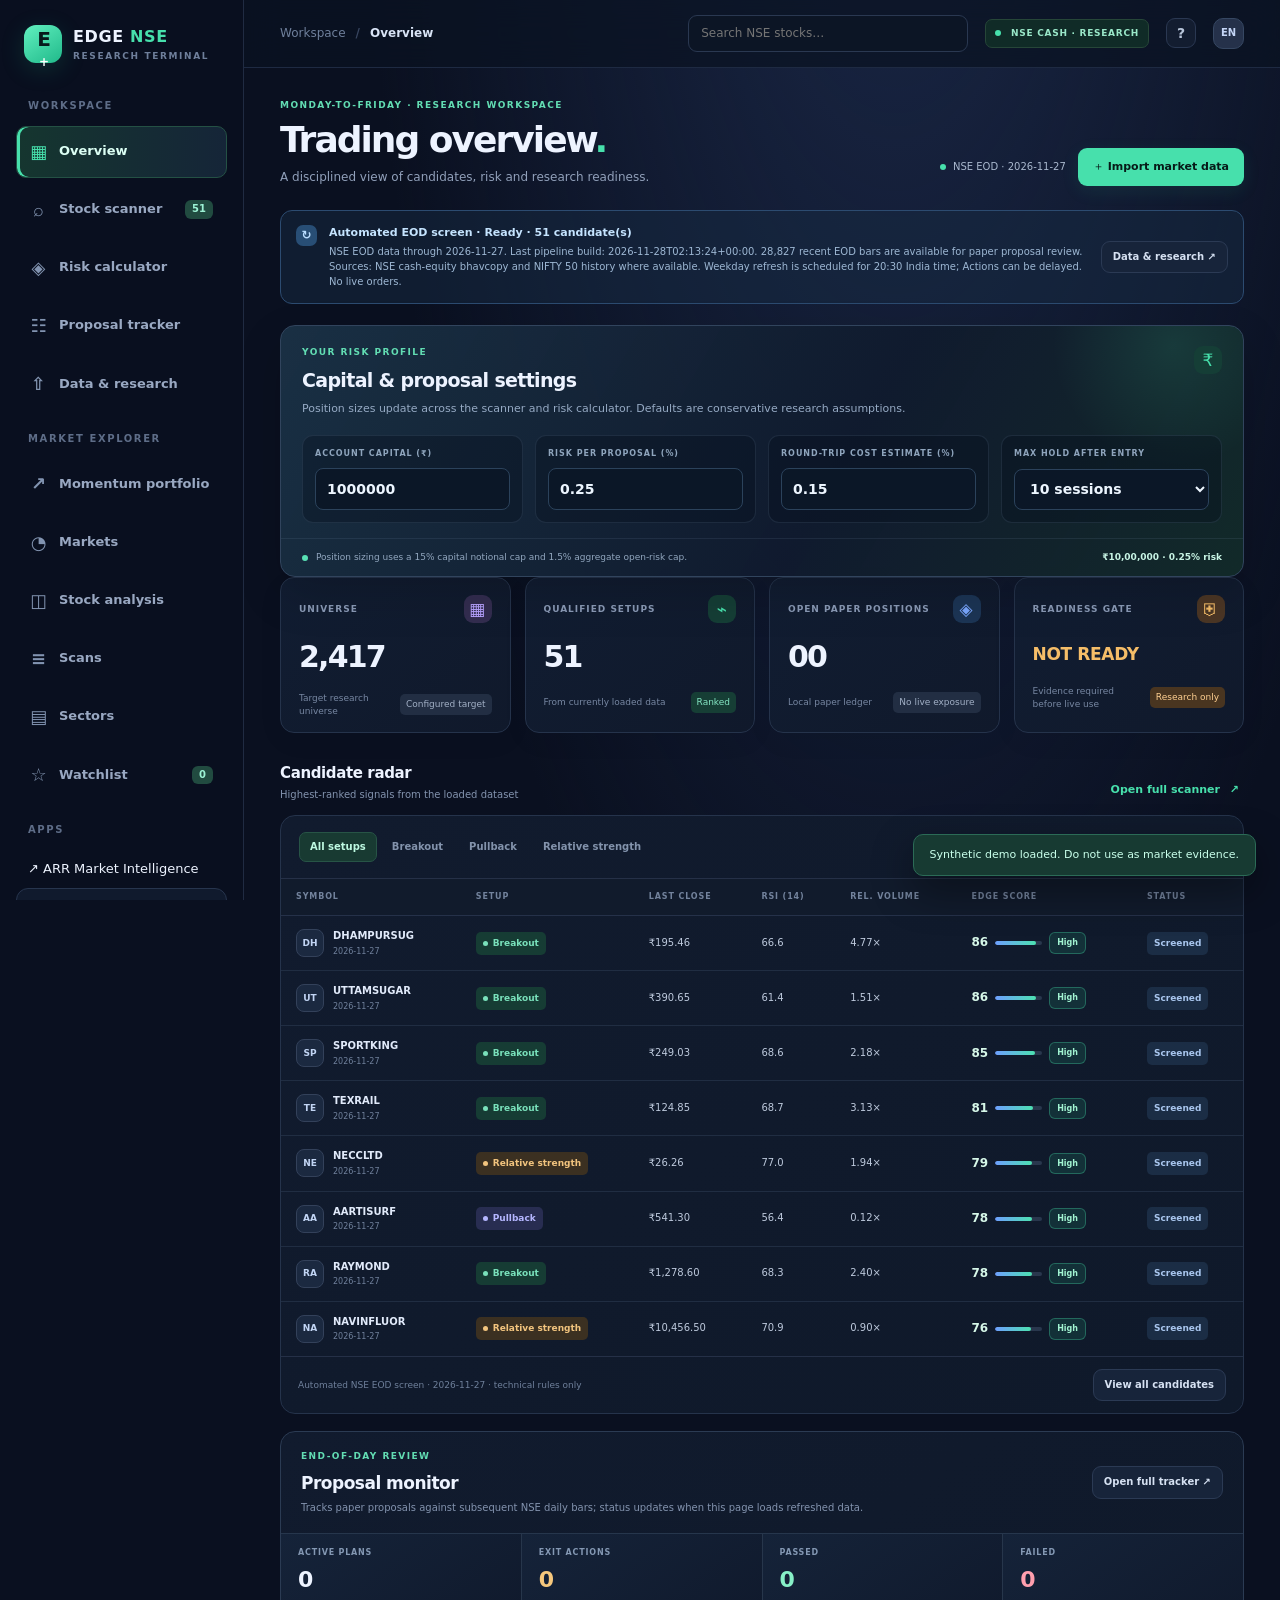
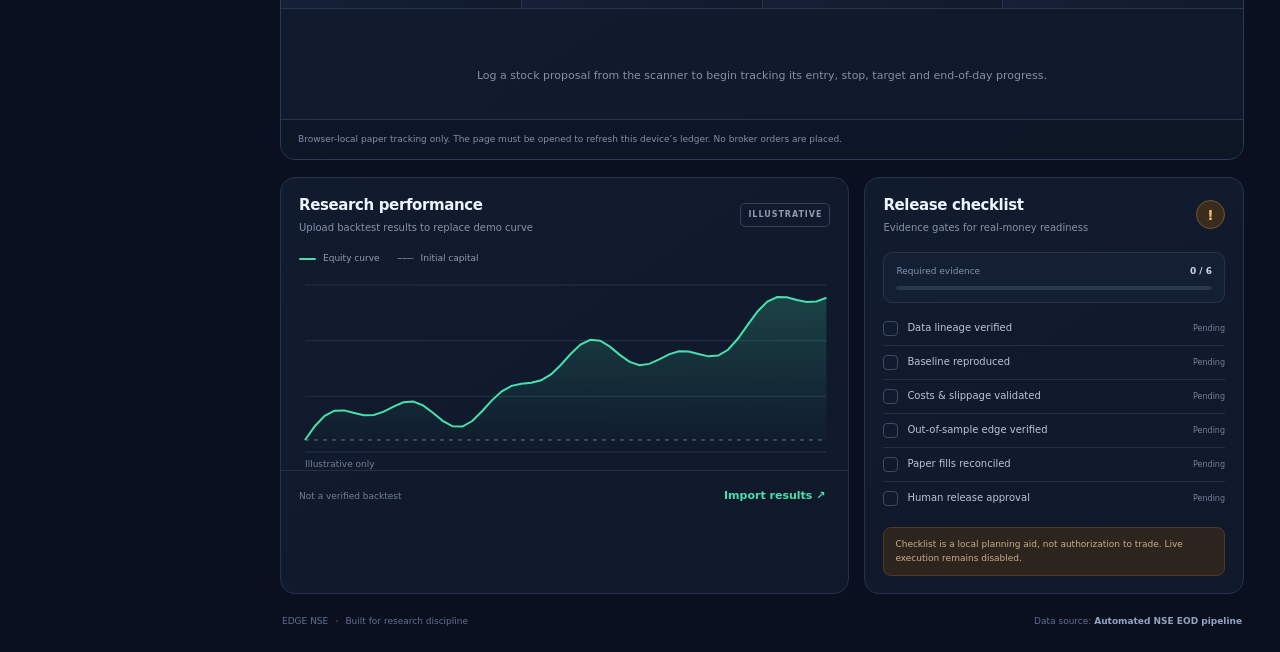
==== commit 05891d7b: "Add ARR Market Intelligence as a separate app - New arr-market-intelligence/ folder (FastAPI backend" ====
--- a/index.html
+++ b/index.html
@@ -33,6 +33,10 @@
         <button class="nav-item" data-view="sectors"><span class="nav-icon">▤</span> Sectors</button>
         <button class="nav-item" data-view="watchlist"><span class="nav-icon">☆</span> Watchlist <span class="nav-count" id="watchNavCount">0</span></button>
       </nav>
+      <div class="workspace-label nav-section-label">APPS</div>
+      <nav class="nav-list" aria-label="Other apps">
+        <a class="app-link" href="arr-market-intelligence/" style="display:flex;gap:10px;padding:10px 12px;color:inherit;text-decoration:none;font-size:13px">↗ ARR Market Intelligence</a>
+      </nav>
       <div class="sidebar-bottom">
         <div class="mode-card">
           <span class="mode-dot"></span>
@@ -156,7 +160,7 @@
         </section>
 
         <section class="view" id="view-momentum">
-          <div class="page-heading"><div><div class="eyebrow">MONTHLY 12-1 MOMENTUM · TOP 30 · EQUAL WEIGHT</div><h1>Momentum portfolio<span class="heading-period">.</span></h1><p class="subheading">The one strategy in EdgeSwing with long-run evidence: this month's portfolio, the full backtest and a frozen paper-trading record.</p></div></div>
+          <div class="page-heading"><div><div class="eyebrow">MONTHLY MOMENTUM · TOP 30 · EQUAL WEIGHT</div><h1>Momentum portfolio<span class="heading-period">.</span></h1><p class="subheading">The one strategy in EdgeSwing with long-run evidence: this month's portfolio, the full backtest and a frozen paper-trading record.</p></div></div>
           <div id="mxMomentumBody"></div>
           <footer class="page-footer"><span>EDGE NSE <b>·</b> Research and paper trading</span><span>Not investment advice · no orders are placed</span></footer>
         </section>
--- a/styles.css
+++ b/styles.css
@@ -180,3 +180,6 @@
 .mx-small-value{font-size:22px!important}
 .mx-mom-changes{display:flex;flex-direction:column;gap:6px;font-size:12px;color:var(--muted);margin-bottom:12px}
 .mx-mom-changes .mx-chip{cursor:pointer;margin:2px}
+.mx-mom-switch{margin-bottom:16px}
+.mx-mom-switch .tab{font-size:11px;padding:8px 12px}
+.mx-mom-switch .small-note{margin-top:8px}
